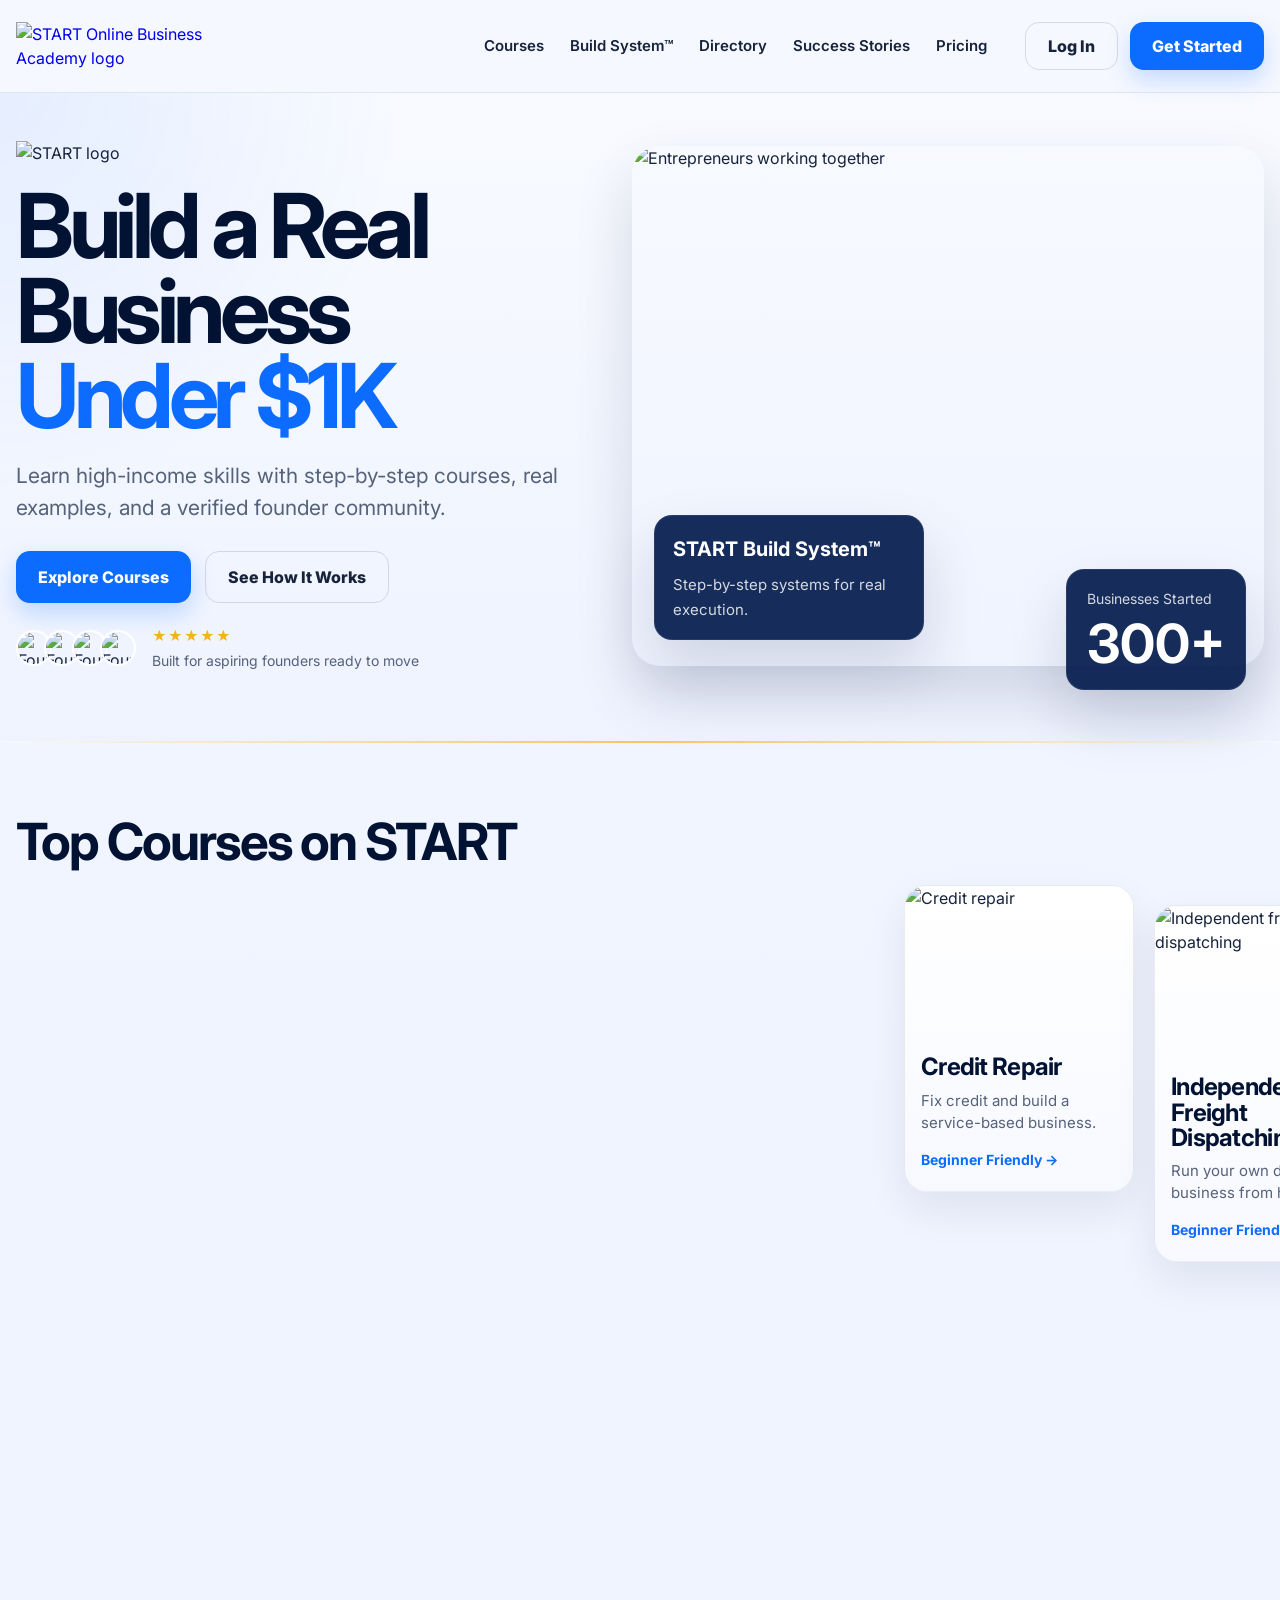
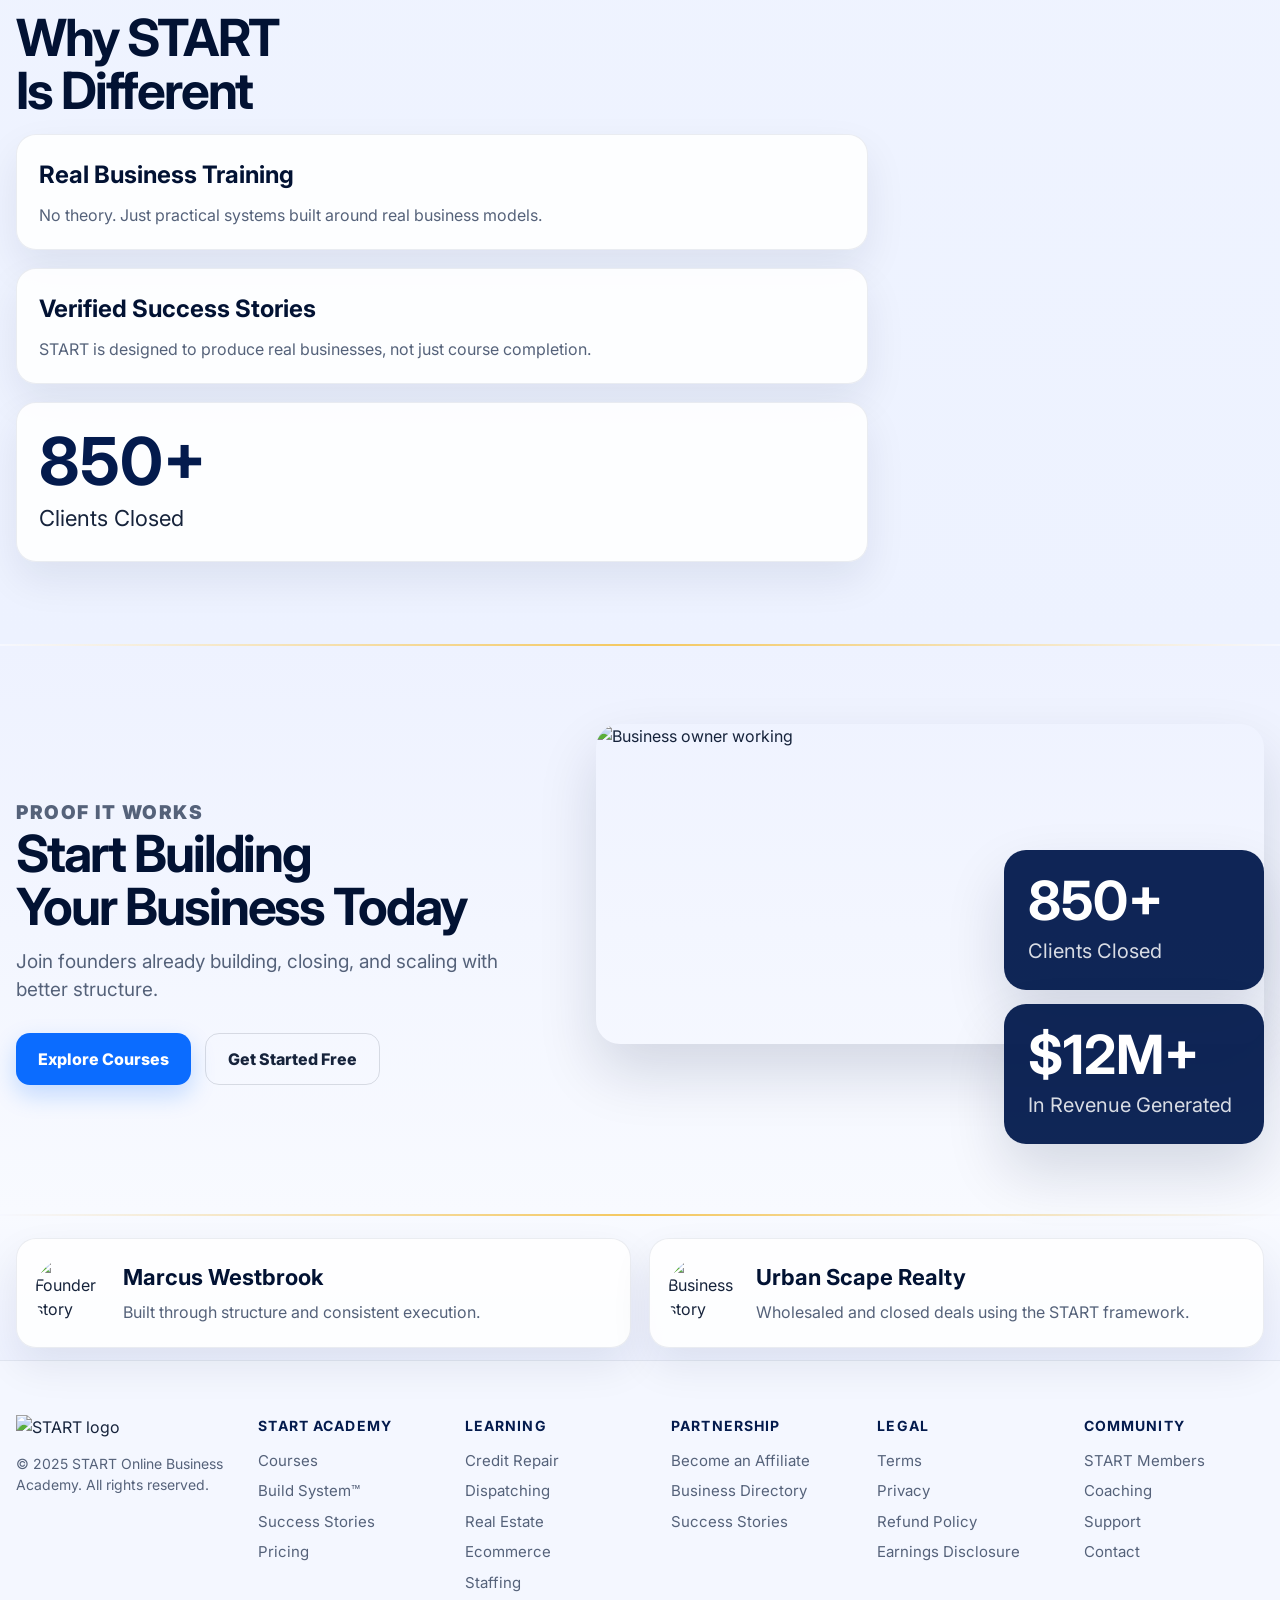
==== index.html @ 5e55d2fa "Add files via upload" ====
<!DOCTYPE html>
<html lang="en">
<head>
  <meta charset="UTF-8" />
  <meta name="viewport" content="width=device-width, initial-scale=1.0" />
  <title>START Online Business Academy</title>
  <meta
    name="description"
    content="START Online Business Academy helps aspiring founders build real businesses with step by step courses in Credit Repair, Independent Freight Dispatching, Real Estate Wholesale, Ecommerce / Drop Shipping, and Staffing & Recruiting."
  />
  <link rel="preconnect" href="https://fonts.googleapis.com" />
  <link rel="preconnect" href="https://fonts.gstatic.com" crossorigin />
  <link
    href="https://fonts.googleapis.com/css2?family=Inter:wght@400;500;600;700;800;900&display=swap"
    rel="stylesheet"
  />
  <link rel="stylesheet" href="style.css" />
</head>
<body>
  <header class="site-header">
    <div class="container header-inner">
      <a href="index.html" class="brand" aria-label="START home">
        <img src="assets/start-logo.png" alt="START Online Business Academy logo" />
      </a>

      <button class="menu-toggle" id="menuToggle" aria-label="Toggle navigation" aria-expanded="false">
        <span></span>
        <span></span>
        <span></span>
      </button>

      <nav class="site-nav" id="siteNav">
        <a href="courses.html">Courses</a>
        <a href="build-system.html">Build System™</a>
        <a href="directory.html">Directory</a>
        <a href="success-stories.html">Success Stories</a>
        <a href="pricing.html">Pricing</a>
      </nav>

      <div class="header-actions">
        <a href="#" class="btn btn-nav-secondary">Log In</a>
        <a href="choose-your-pathway.html" class="btn btn-nav-primary">Get Started</a>
      </div>
    </div>
  </header>

  <main>
    <section class="hero-section">
      <div class="container hero-grid">
        <div class="hero-copy">
          <div class="mini-brand">
            <img src="assets/start-logo.png" alt="START logo" />
          </div>

          <h1>
            Build a Real<br />
            Business<br />
            <span>Under $1K</span>
          </h1>

          <p class="hero-text">
            Learn high-income skills with step-by-step courses, real examples,
            and a verified founder community.
          </p>

          <div class="hero-actions">
            <a href="courses.html" class="btn btn-primary">Explore Courses</a>
            <a href="build-system.html" class="btn btn-secondary">See How It Works</a>
          </div>

          <div class="social-proof">
            <div class="avatar-row">
              <img src="https://images.unsplash.com/photo-1494790108377-be9c29b29330?auto=format&fit=crop&w=200&q=80" alt="Founder avatar" />
              <img src="https://images.unsplash.com/photo-1500648767791-00dcc994a43e?auto=format&fit=crop&w=200&q=80" alt="Founder avatar" />
              <img src="https://images.unsplash.com/photo-1506794778202-cad84cf45f1d?auto=format&fit=crop&w=200&q=80" alt="Founder avatar" />
              <img src="https://images.unsplash.com/photo-1438761681033-6461ffad8d80?auto=format&fit=crop&w=200&q=80" alt="Founder avatar" />
            </div>
            <div class="proof-text">
              <span class="stars">★★★★★</span>
              <span>Built for aspiring founders ready to move</span>
            </div>
          </div>
        </div>

        <div class="hero-visual">
          <div class="hero-image-wrap">
            <img
              src="https://images.unsplash.com/photo-1522202176988-66273c2fd55f?auto=format&fit=crop&w=1400&q=80"
              alt="Entrepreneurs working together"
              class="hero-image"
            />

            <div class="floating-card floating-card-left">
              <strong>START Build System™</strong>
              <span>Step-by-step systems for real execution.</span>
            </div>

            <div class="floating-card floating-card-right stat-card">
              <small>Businesses Started</small>
              <strong>300+</strong>
            </div>
          </div>
        </div>
      </div>
    </section>

    <section class="divider-line"></section>

    <section class="courses-section">
      <div class="container courses-layout">
        <div class="courses-heading">
          <h2>Top Courses on START</h2>
        </div>

        <div class="courses-stagger">
          <article class="course-card offset-1">
            <img
              src="https://images.unsplash.com/photo-1556740749-887f6717d7e4?auto=format&fit=crop&w=900&q=80"
              alt="Credit repair"
            />
            <div class="course-card-body">
              <h3>Credit Repair</h3>
              <p>Fix credit and build a service-based business.</p>
              <a href="credit-repair.html">Beginner Friendly →</a>
            </div>
          </article>

          <article class="course-card offset-2">
            <img
              src="https://images.unsplash.com/photo-1516321318423-f06f85e504b3?auto=format&fit=crop&w=900&q=80"
              alt="Independent freight dispatching"
            />
            <div class="course-card-body">
              <h3>Independent Freight Dispatching</h3>
              <p>Run your own dispatch business from home.</p>
              <a href="dispatching.html">Beginner Friendly →</a>
            </div>
          </article>

          <article class="course-card offset-3">
            <img
              src="https://images.unsplash.com/photo-1560518883-ce09059eeffa?auto=format&fit=crop&w=900&q=80"
              alt="Real estate wholesale"
            />
            <div class="course-card-body">
              <h3>Real Estate Wholesale</h3>
              <p>Learn to flip contracts and close deals.</p>
              <a href="real-estate.html">Beginner Friendly →</a>
            </div>
          </article>

          <article class="course-card offset-4">
            <img
              src="https://images.unsplash.com/photo-1556742049-0cfed4f6a45d?auto=format&fit=crop&w=900&q=80"
              alt="Ecommerce and drop shipping"
            />
            <div class="course-card-body">
              <h3>Ecommerce / Drop Shipping</h3>
              <p>Build an online store and sell products.</p>
              <a href="ecommerce.html">Beginner Friendly →</a>
            </div>
          </article>

          <article class="course-card offset-5">
            <img
              src="https://images.unsplash.com/photo-1521737604893-d14cc237f11d?auto=format&fit=crop&w=900&q=80"
              alt="Staffing and recruiting"
            />
            <div class="course-card-body">
              <h3>Staffing & Recruiting</h3>
              <p>Build a staffing agency with structure.</p>
              <a href="staffing.html">Beginner Friendly →</a>
            </div>
          </article>
        </div>

        <aside class="why-start-panel">
          <h2>Why START<br />Is Different</h2>

          <div class="why-card">
            <h3>Real Business Training</h3>
            <p>No theory. Just practical systems built around real business models.</p>
          </div>

          <div class="why-card">
            <h3>Verified Success Stories</h3>
            <p>START is designed to produce real businesses, not just course completion.</p>
          </div>

          <div class="why-card stat-light">
            <strong>850+</strong>
            <span>Clients Closed</span>
          </div>
        </aside>
      </div>
    </section>

    <section class="divider-line"></section>

    <section class="proof-section">
      <div class="container proof-layout">
        <div class="proof-left">
          <p class="section-label">PROOF IT WORKS</p>
          <h2>Start Building<br />Your Business Today</h2>
          <p>
            Join founders already building, closing, and scaling with better structure.
          </p>

          <div class="proof-actions">
            <a href="courses.html" class="btn btn-primary">Explore Courses</a>
            <a href="choose-your-pathway.html" class="btn btn-secondary">Get Started Free</a>
          </div>
        </div>

        <div class="proof-right">
          <div class="proof-image-block">
            <img
              src="https://images.unsplash.com/photo-1522202222206-b75030775b8d?auto=format&fit=crop&w=1400&q=80"
              alt="Business owner working"
            />

            <div class="proof-stats">
              <div class="dark-stat">
                <strong>850+</strong>
                <span>Clients Closed</span>
              </div>

              <div class="dark-stat">
                <strong>$12M+</strong>
                <span>In Revenue Generated</span>
              </div>
            </div>
          </div>
        </div>
      </div>
    </section>

    <section class="divider-line"></section>

    <section class="footer-top-cards">
      <div class="container footer-top-grid">
        <div class="story-card">
          <img
            src="https://images.unsplash.com/photo-1500648767791-00dcc994a43e?auto=format&fit=crop&w=300&q=80"
            alt="Founder story"
          />
          <div>
            <h3>Marcus Westbrook</h3>
            <p>Built through structure and consistent execution.</p>
          </div>
        </div>

        <div class="story-card">
          <img
            src="https://images.unsplash.com/photo-1560518883-ce09059eeffa?auto=format&fit=crop&w=300&q=80"
            alt="Business story"
          />
          <div>
            <h3>Urban Scape Realty</h3>
            <p>Wholesaled and closed deals using the START framework.</p>
          </div>
        </div>
      </div>
    </section>

    <footer class="site-footer">
      <div class="container footer-grid">
        <div class="footer-brand-col">
          <img src="assets/start-logo.png" alt="START logo" />
          <p>© 2025 START Online Business Academy. All rights reserved.</p>
        </div>

        <div class="footer-col">
          <h4>START ACADEMY</h4>
          <a href="courses.html">Courses</a>
          <a href="build-system.html">Build System™</a>
          <a href="success-stories.html">Success Stories</a>
          <a href="pricing.html">Pricing</a>
        </div>

        <div class="footer-col">
          <h4>LEARNING</h4>
          <a href="credit-repair.html">Credit Repair</a>
          <a href="dispatching.html">Dispatching</a>
          <a href="real-estate.html">Real Estate</a>
          <a href="ecommerce.html">Ecommerce</a>
          <a href="staffing.html">Staffing</a>
        </div>

        <div class="footer-col">
          <h4>PARTNERSHIP</h4>
          <a href="affiliate.html">Become an Affiliate</a>
          <a href="directory.html">Business Directory</a>
          <a href="success-stories.html">Success Stories</a>
        </div>

        <div class="footer-col">
          <h4>LEGAL</h4>
          <a href="#">Terms</a>
          <a href="#">Privacy</a>
          <a href="#">Refund Policy</a>
          <a href="#">Earnings Disclosure</a>
        </div>

        <div class="footer-col">
          <h4>COMMUNITY</h4>
          <a href="#">START Members</a>
          <a href="#">Coaching</a>
          <a href="#">Support</a>
          <a href="#">Contact</a>
        </div>
      </div>
    </footer>
  </main>

  <script>
    const menuToggle = document.getElementById("menuToggle");
    const siteNav = document.getElementById("siteNav");

    menuToggle?.addEventListener("click", () => {
      siteNav.classList.toggle("open");
      const expanded = menuToggle.getAttribute("aria-expanded") === "true";
      menuToggle.setAttribute("aria-expanded", String(!expanded));
    });
  </script>
</body>
</html>
---- style.css ----
:root {
  --start-navy: #041b4d;
  --start-navy-dark: #021233;
  --start-blue: #0b6cff;
  --start-gold: #f3b31b;
  --text-dark: #16233b;
  --text-medium: #55627a;
  --bg-main: #f6f8ff;
  --bg-soft: #eef3ff;
  --bg-card: #ffffff;
  --line: rgba(10, 20, 40, 0.08);
  --shadow-soft: 0 18px 40px rgba(9, 24, 58, 0.08);
  --shadow-strong: 0 28px 60px rgba(9, 24, 58, 0.14);
  --radius-xl: 28px;
  --radius-lg: 22px;
  --radius-md: 16px;
}

* {
  box-sizing: border-box;
}

html {
  scroll-behavior: smooth;
}

body {
  margin: 0;
  font-family: "Inter", sans-serif;
  background: var(--bg-main);
  color: var(--text-dark);
  line-height: 1.5;
}

img {
  display: block;
  max-width: 100%;
}

a {
  text-decoration: none;
}

.container {
  width: min(1280px, calc(100% - 32px));
  margin: 0 auto;
}

/* Header */
.site-header {
  position: sticky;
  top: 0;
  z-index: 1000;
  background: rgba(246, 248, 255, 0.92);
  backdrop-filter: blur(10px);
  border-bottom: 1px solid var(--line);
}

.header-inner {
  min-height: 92px;
  display: flex;
  align-items: center;
  gap: 20px;
}

.brand img {
  width: 210px;
}

.site-nav {
  display: flex;
  align-items: center;
  gap: 26px;
  margin-left: auto;
}

.site-nav a {
  color: var(--text-dark);
  font-size: 15px;
  font-weight: 600;
}

.header-actions {
  display: flex;
  align-items: center;
  gap: 12px;
  margin-left: 18px;
}

.menu-toggle {
  display: none;
  margin-left: auto;
  background: transparent;
  border: 0;
  cursor: pointer;
  padding: 0;
}

.menu-toggle span {
  display: block;
  width: 28px;
  height: 3px;
  margin: 5px 0;
  border-radius: 999px;
  background: var(--start-navy);
}

.btn {
  min-height: 52px;
  padding: 0 22px;
  border-radius: 14px;
  display: inline-flex;
  align-items: center;
  justify-content: center;
  font-weight: 800;
  transition: transform 0.2s ease, box-shadow 0.2s ease;
  border: none;
  cursor: pointer;
}

.btn:hover {
  transform: translateY(-1px);
}

.btn-primary,
.btn-nav-primary {
  background: var(--start-blue);
  color: #fff;
  box-shadow: 0 10px 24px rgba(11, 108, 255, 0.22);
}

.btn-secondary,
.btn-nav-secondary {
  background: transparent;
  color: var(--text-dark);
  border: 1px solid rgba(22, 35, 59, 0.14);
}

.btn-nav-primary,
.btn-nav-secondary {
  min-height: 48px;
}

/* Hero */
.hero-section {
  background:
    radial-gradient(circle at top left, rgba(11, 108, 255, 0.08), transparent 28%),
    linear-gradient(180deg, #f8faff 0%, #eef3ff 100%);
  padding: 48px 0 70px;
}

.hero-grid {
  display: grid;
  grid-template-columns: 0.95fr 1.05fr;
  gap: 44px;
  align-items: center;
}

.mini-brand img {
  width: 165px;
  margin-bottom: 18px;
}

.hero-copy h1 {
  margin: 0;
  font-size: clamp(48px, 7vw, 92px);
  line-height: 0.95;
  letter-spacing: -0.06em;
  color: var(--start-navy-dark);
}

.hero-copy h1 span {
  color: var(--start-blue);
}

.hero-text {
  margin: 22px 0 0;
  max-width: 620px;
  font-size: 21px;
  color: var(--text-medium);
}

.hero-actions {
  display: flex;
  flex-wrap: wrap;
  gap: 14px;
  margin-top: 28px;
}

.social-proof {
  display: flex;
  align-items: center;
  gap: 16px;
  margin-top: 22px;
}

.avatar-row {
  display: flex;
}

.avatar-row img {
  width: 36px;
  height: 36px;
  object-fit: cover;
  border-radius: 50%;
  border: 2px solid #fff;
  margin-left: -8px;
}

.avatar-row img:first-child {
  margin-left: 0;
}

.proof-text {
  display: flex;
  flex-direction: column;
  gap: 4px;
  font-size: 14px;
  color: var(--text-medium);
}

.stars {
  color: var(--start-gold);
  letter-spacing: 0.08em;
}

.hero-image-wrap {
  position: relative;
}

.hero-image {
  width: 100%;
  height: 520px;
  object-fit: cover;
  border-radius: var(--radius-xl);
  box-shadow: var(--shadow-strong);
}

.floating-card {
  position: absolute;
  background: rgba(4, 27, 77, 0.92);
  color: #fff;
  border-radius: 18px;
  box-shadow: var(--shadow-strong);
  border: 1px solid rgba(255, 255, 255, 0.08);
}

.floating-card strong {
  display: block;
}

.floating-card span,
.floating-card small {
  color: rgba(255, 255, 255, 0.82);
}

.floating-card-left {
  left: 22px;
  bottom: 26px;
  max-width: 270px;
  padding: 18px;
}

.floating-card-left strong {
  margin-bottom: 8px;
  font-size: 20px;
}

.floating-card-left span {
  font-size: 15px;
}

.floating-card-right {
  right: 18px;
  bottom: -24px;
  padding: 18px 20px;
  min-width: 180px;
}

.floating-card-right small {
  display: block;
  font-size: 14px;
  margin-bottom: 8px;
}

.floating-card-right strong {
  font-size: 54px;
  line-height: 1;
}

/* Divider */
.divider-line {
  height: 2px;
  background: linear-gradient(to right, transparent, var(--start-gold), transparent);
  opacity: 0.7;
}

/* Courses */
.courses-section {
  background: linear-gradient(180deg, #f1f5ff 0%, #edf2ff 100%);
  padding: 72px 0 82px;
}

.courses-layout {
  display: grid;
  grid-template-columns: 1fr 360px;
  gap: 36px;
  align-items: start;
}

.courses-heading h2,
.why-start-panel h2,
.proof-left h2 {
  margin: 0;
  font-size: clamp(36px, 4vw, 58px);
  line-height: 1.02;
  letter-spacing: -0.04em;
  color: var(--start-navy-dark);
}

.courses-stagger {
  position: relative;
  min-height: 760px;
}

.course-card {
  position: absolute;
  width: 230px;
  background: linear-gradient(180deg, #ffffff 0%, #f7f9ff 100%);
  border: 1px solid rgba(4, 27, 77, 0.08);
  border-radius: 22px;
  overflow: hidden;
  box-shadow: var(--shadow-soft);
}

.course-card img {
  width: 100%;
  height: 150px;
  object-fit: cover;
}

.course-card-body {
  padding: 18px 16px 20px;
}

.course-card-body h3 {
  margin: 0 0 10px;
  font-size: 24px;
  line-height: 1.05;
  color: var(--start-navy-dark);
  letter-spacing: -0.03em;
}

.course-card-body p {
  margin: 0 0 12px;
  color: var(--text-medium);
  font-size: 15px;
}

.course-card-body a {
  color: var(--start-blue);
  font-size: 14px;
  font-weight: 700;
}

.offset-1 { top: 70px; left: 0; }
.offset-2 { top: 90px; left: 250px; }
.offset-3 { top: 25px; left: 500px; }
.offset-4 { top: 330px; left: 450px; }
.offset-5 { top: 255px; left: 710px; }

.why-start-panel {
  display: flex;
  flex-direction: column;
  gap: 18px;
}

.why-card {
  background: rgba(255, 255, 255, 0.88);
  border: 1px solid rgba(4, 27, 77, 0.08);
  border-radius: 20px;
  padding: 22px;
  box-shadow: var(--shadow-soft);
}

.why-card h3 {
  margin: 0 0 10px;
  font-size: 24px;
  color: var(--start-navy-dark);
}

.why-card p {
  margin: 0;
  color: var(--text-medium);
}

.stat-light {
  display: flex;
  flex-direction: column;
  align-items: flex-start;
  justify-content: center;
  min-height: 160px;
}

.stat-light strong {
  font-size: 66px;
  line-height: 1;
  color: var(--start-navy);
}

.stat-light span {
  margin-top: 8px;
  font-size: 22px;
  color: var(--text-dark);
}

/* Proof */
.proof-section {
  background: linear-gradient(180deg, #eef2ff 0%, #f8faff 100%);
  padding: 78px 0 70px;
}

.proof-layout {
  display: grid;
  grid-template-columns: 0.9fr 1.1fr;
  gap: 34px;
  align-items: center;
}

.section-label {
  margin: 0 0 16px;
  font-size: 14px;
  font-weight: 900;
  letter-spacing: 0.08em;
  color: var(--start-gold);
}

.proof-left p {
  margin: 16px 0 0;
  max-width: 500px;
  color: var(--text-medium);
  font-size: 19px;
}

.proof-actions {
  display: flex;
  flex-wrap: wrap;
  gap: 14px;
  margin-top: 28px;
}

.proof-image-block {
  position: relative;
  min-height: 420px;
}

.proof-image-block img {
  width: 100%;
  height: 320px;
  object-fit: cover;
  border-radius: 24px;
  box-shadow: var(--shadow-strong);
}

.proof-stats {
  position: absolute;
  right: 0;
  bottom: 0;
  display: grid;
  gap: 14px;
  width: 260px;
}

.dark-stat {
  background: rgba(4, 27, 77, 0.95);
  color: #fff;
  border-radius: 22px;
  padding: 24px;
  box-shadow: var(--shadow-strong);
}

.dark-stat strong {
  display: block;
  font-size: 54px;
  line-height: 1;
}

.dark-stat span {
  display: block;
  margin-top: 8px;
  font-size: 20px;
  color: rgba(255, 255, 255, 0.84);
}

/* Footer top cards */
.footer-top-cards {
  background: linear-gradient(180deg, #f8faff 0%, #eef2ff 100%);
  padding: 22px 0 12px;
}

.footer-top-grid {
  display: grid;
  grid-template-columns: 1fr 1fr;
  gap: 18px;
}

.story-card {
  display: flex;
  align-items: center;
  gap: 16px;
  background: rgba(255, 255, 255, 0.86);
  border: 1px solid rgba(4, 27, 77, 0.08);
  border-radius: 20px;
  padding: 18px;
  box-shadow: var(--shadow-soft);
}

.story-card img {
  width: 72px;
  height: 72px;
  object-fit: cover;
  border-radius: 50%;
}

.story-card h3 {
  margin: 0 0 6px;
  font-size: 22px;
  color: var(--start-navy-dark);
}

.story-card p {
  margin: 0;
  color: var(--text-medium);
}

/* Footer */
.site-footer {
  background: #f4f7ff;
  padding: 54px 0 40px;
  border-top: 1px solid rgba(4, 27, 77, 0.08);
}

.footer-grid {
  display: grid;
  grid-template-columns: 1.2fr repeat(5, 1fr);
  gap: 26px;
  align-items: start;
}

.footer-brand-col img {
  width: 170px;
  margin-bottom: 14px;
}

.footer-brand-col p {
  margin: 0;
  color: var(--text-medium);
  font-size: 14px;
}

.footer-col h4 {
  margin: 0 0 14px;
  font-size: 14px;
  letter-spacing: 0.08em;
  color: var(--start-navy);
}

.footer-col a {
  display: block;
  margin-bottom: 8px;
  color: var(--text-medium);
  font-size: 15px;
}

.footer-col a:hover {
  color: var(--start-blue);
}

/* Responsive */
@media (max-width: 1260px) {
  .courses-layout {
    grid-template-columns: 1fr;
  }

  .courses-stagger {
    min-height: auto;
    display: grid;
    grid-template-columns: repeat(2, 1fr);
    gap: 22px;
  }

  .course-card {
    position: static;
    width: 100%;
  }

  .why-start-panel {
    margin-top: 20px;
  }

  .footer-grid {
    grid-template-columns: repeat(3, 1fr);
  }
}

@media (max-width: 980px) {
  .site-nav,
  .header-actions {
    display: none;
  }

  .menu-toggle {
    display: block;
  }

  .site-nav.open {
    position: absolute;
    top: 92px;
    left: 0;
    right: 0;
    background: #ffffff;
    display: flex;
    flex-direction: column;
    align-items: flex-start;
    padding: 16px;
    border-top: 1px solid var(--line);
  }

  .hero-grid,
  .proof-layout,
  .footer-top-grid {
    grid-template-columns: 1fr;
  }

  .hero-image {
    height: 400px;
  }

  .proof-stats {
    position: static;
    width: 100%;
    margin-top: 16px;
  }

  .footer-grid {
    grid-template-columns: repeat(2, 1fr);
  }
}

@media (max-width: 640px) {
  .container {
    width: min(1280px, calc(100% - 20px));
  }

  .brand img {
    width: 175px;
  }

  .mini-brand img {
    width: 130px;
  }

  .hero-actions,
  .proof-actions {
    flex-direction: column;
  }

  .btn {
    width: 100%;
  }

  .social-proof {
    flex-direction: column;
    align-items: flex-start;
  }

  .hero-image {
    height: 300px;
  }

  .floating-card-left {
    left: 14px;
    right: 14px;
    bottom: 90px;
    max-width: none;
  }

  .floating-card-right {
    right: 14px;
    bottom: 14px;
  }

  .courses-stagger {
    grid-template-columns: 1fr;
  }

  .footer-grid {
    grid-template-columns: 1fr;
  }

  .story-card {
    flex-direction: column;
    align-items: flex-start;
  }
}
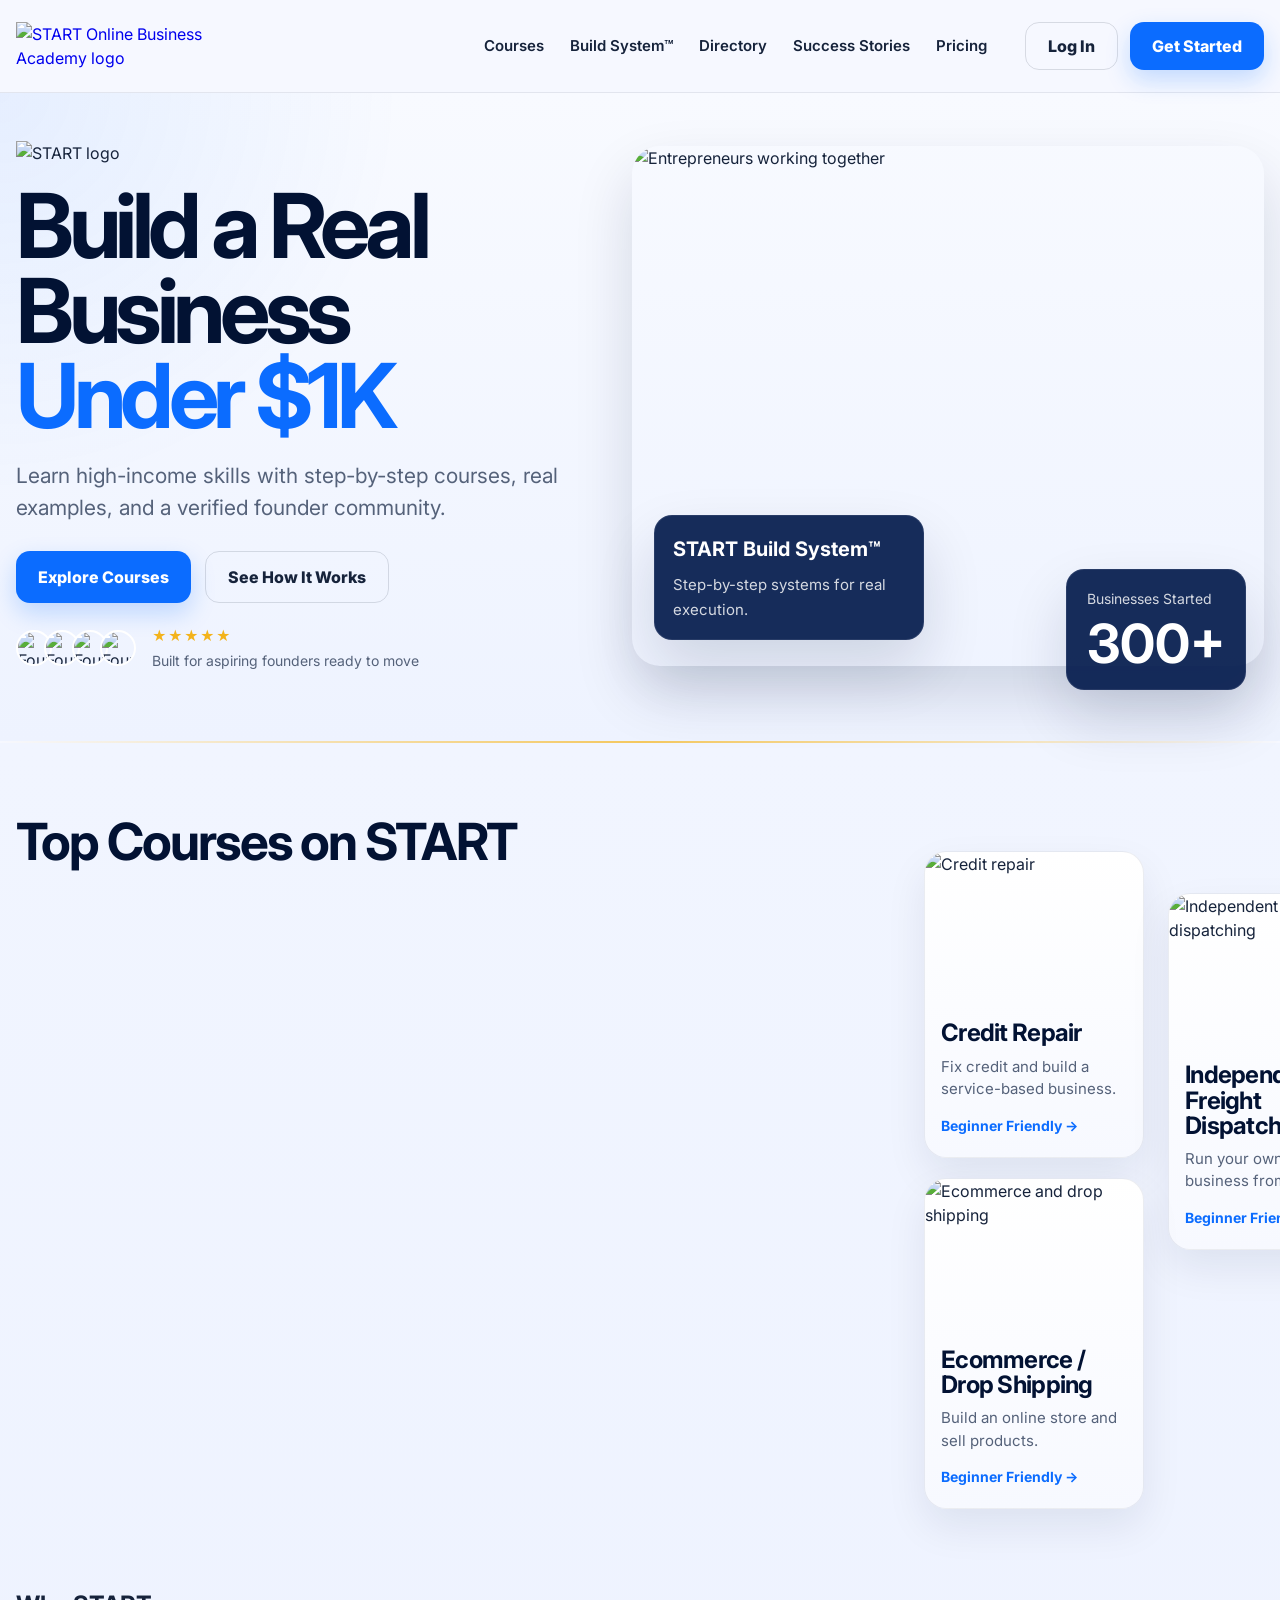
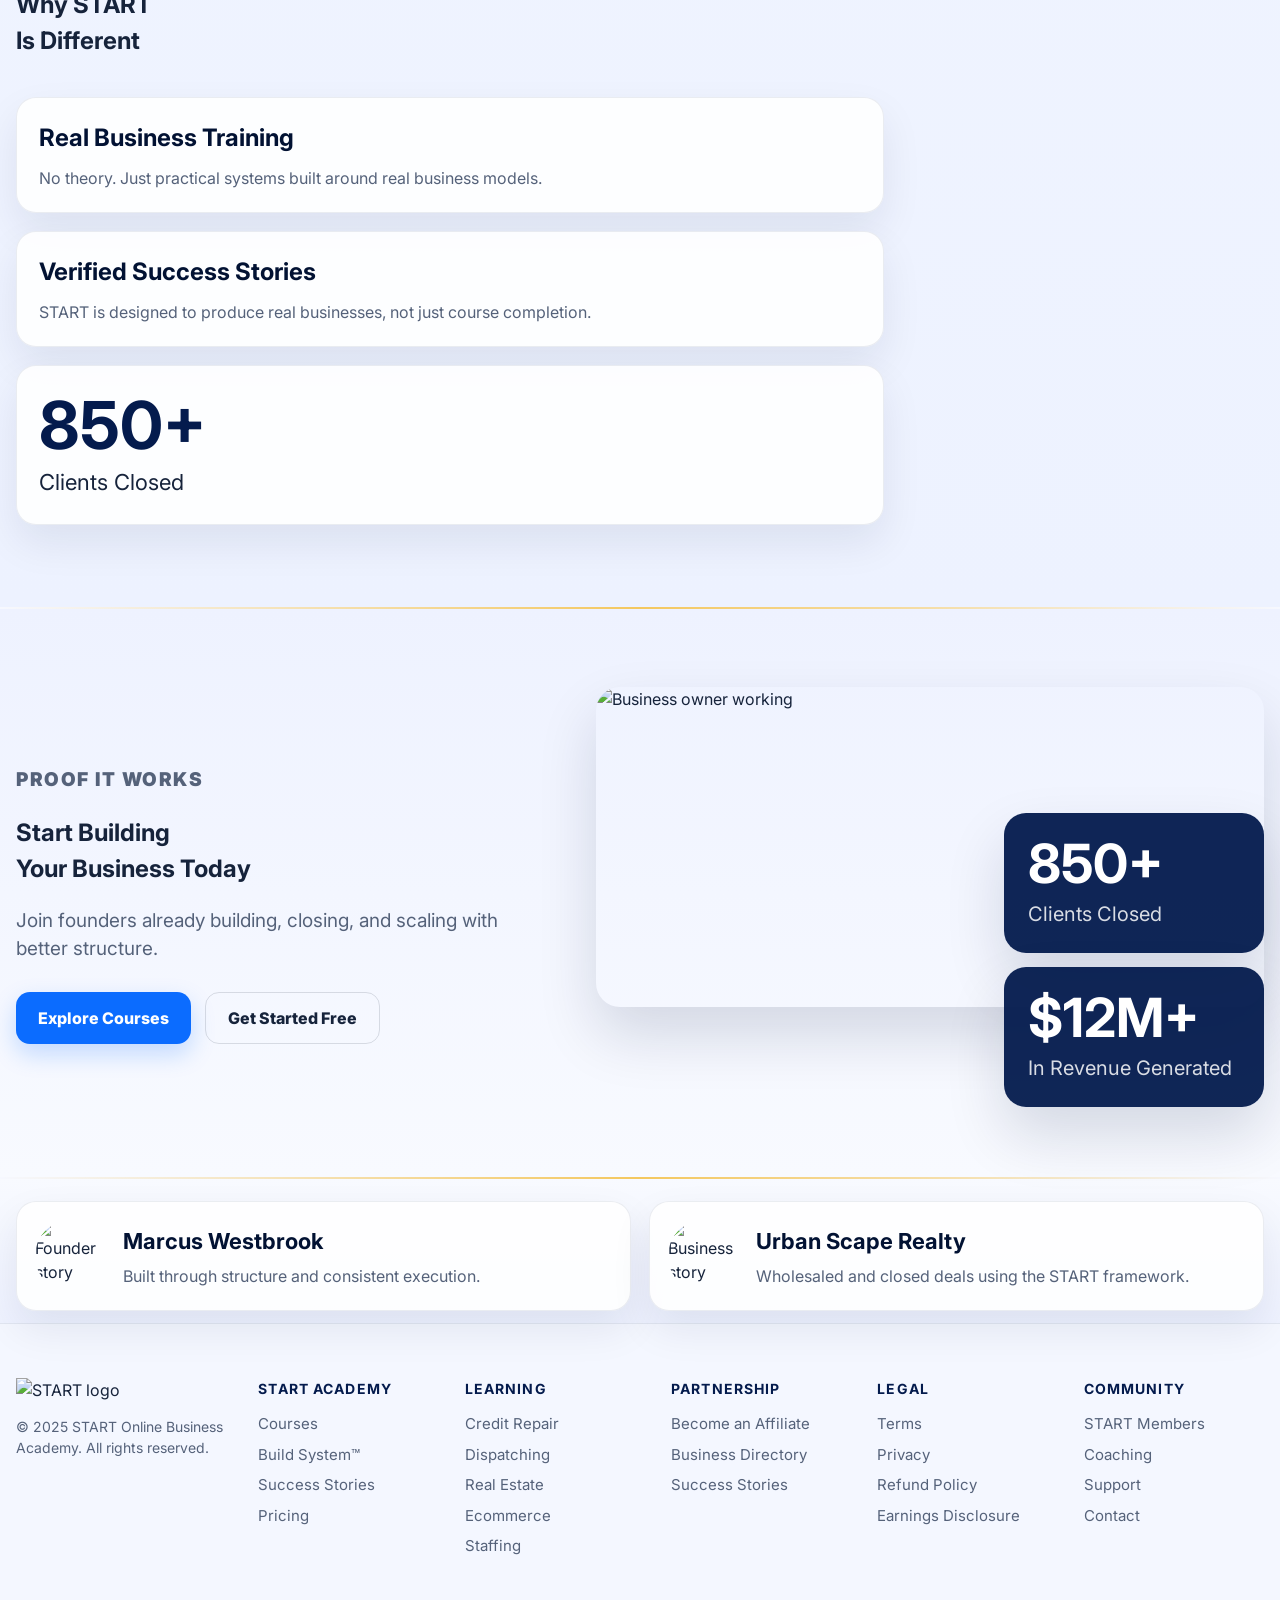
==== commit 6f836690: "Add files via upload" ====
--- a/index.html
+++ b/index.html
@@ -49,7 +49,7 @@
       <div class="container hero-grid">
         <div class="hero-copy">
           <div class="mini-brand">
-            <img src="assets/start-logo.png" alt="START logo" />
+           <img src="assets/start-logo.png" alt="START logo" />
           </div>
 
           <h1>
--- a/style.css
+++ b/style.css
@@ -299,18 +299,21 @@
 .courses-section {
   background: linear-gradient(180deg, #f1f5ff 0%, #edf2ff 100%);
   padding: 72px 0 82px;
+  overflow: hidden;
 }
 
 .courses-layout {
   display: grid;
-  grid-template-columns: 1fr 360px;
-  gap: 36px;
+  grid-template-columns: minmax(0, 1fr) 340px;
+  gap: 40px;
   align-items: start;
 }
 
-.courses-heading h2,
-.why-start-panel h2,
-.proof-left h2 {
+.courses-heading {
+  margin-bottom: 24px;
+}
+
+.courses-heading h2 {
   margin: 0;
   font-size: clamp(36px, 4vw, 58px);
   line-height: 1.02;
@@ -319,13 +322,16 @@
 }
 
 .courses-stagger {
+  display: grid;
+  grid-template-columns: repeat(3, minmax(220px, 1fr));
+  gap: 24px;
+  align-items: start;
+  max-width: 900px;
+}
+
+.course-card {
   position: relative;
-  min-height: 760px;
-}
-
-.course-card {
-  position: absolute;
-  width: 230px;
+  width: 100%;
   background: linear-gradient(180deg, #ffffff 0%, #f7f9ff 100%);
   border: 1px solid rgba(4, 27, 77, 0.08);
   border-radius: 22px;
@@ -363,11 +369,15 @@
   font-weight: 700;
 }
 
-.offset-1 { top: 70px; left: 0; }
-.offset-2 { top: 90px; left: 250px; }
-.offset-3 { top: 25px; left: 500px; }
-.offset-4 { top: 330px; left: 450px; }
-.offset-5 { top: 255px; left: 710px; }
+/* controlled stagger */
+.offset-1 { transform: translateY(36px); }
+.offset-2 { transform: translateY(78px); }
+.offset-3 { transform: translateY(0); }
+.offset-4 { transform: translateY(-18px); }
+.offset-5 {
+  transform: translateY(-92px);
+  grid-column: 3;
+}
 
 .why-start-panel {
   display: flex;
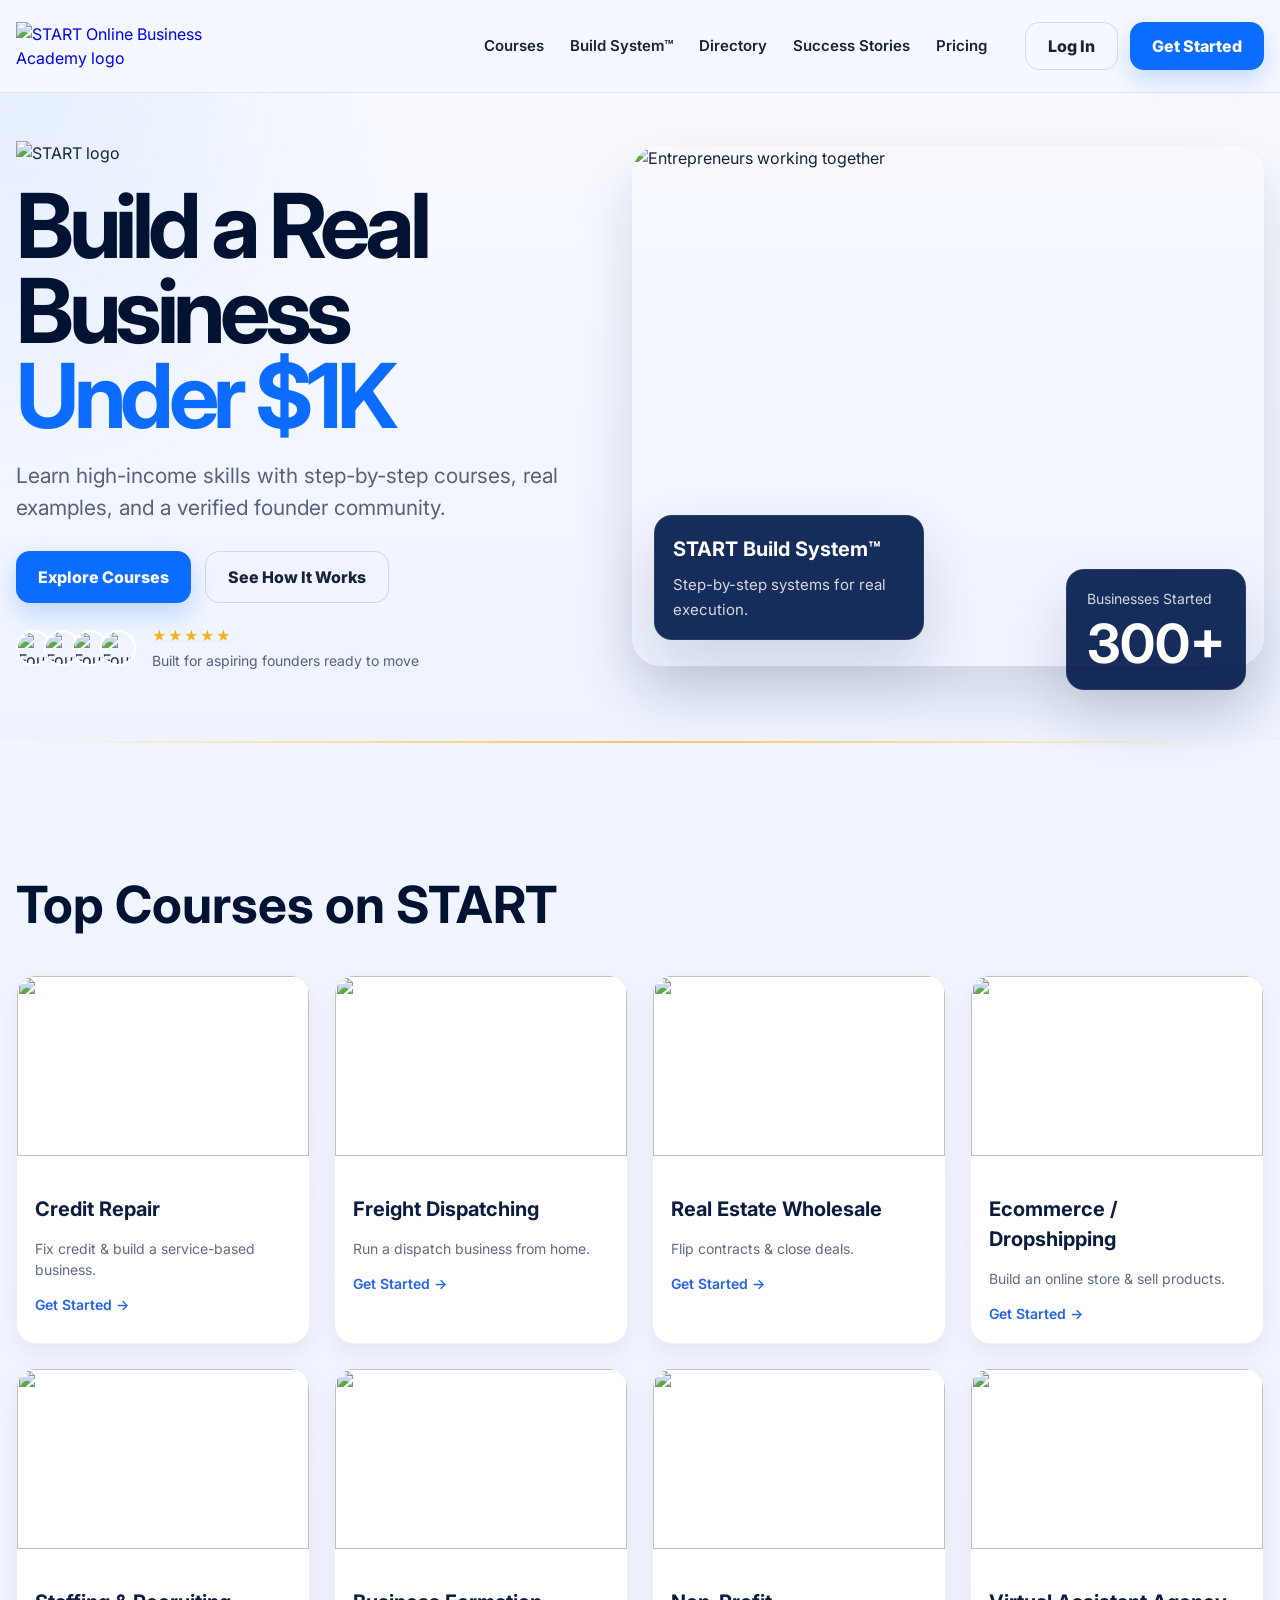
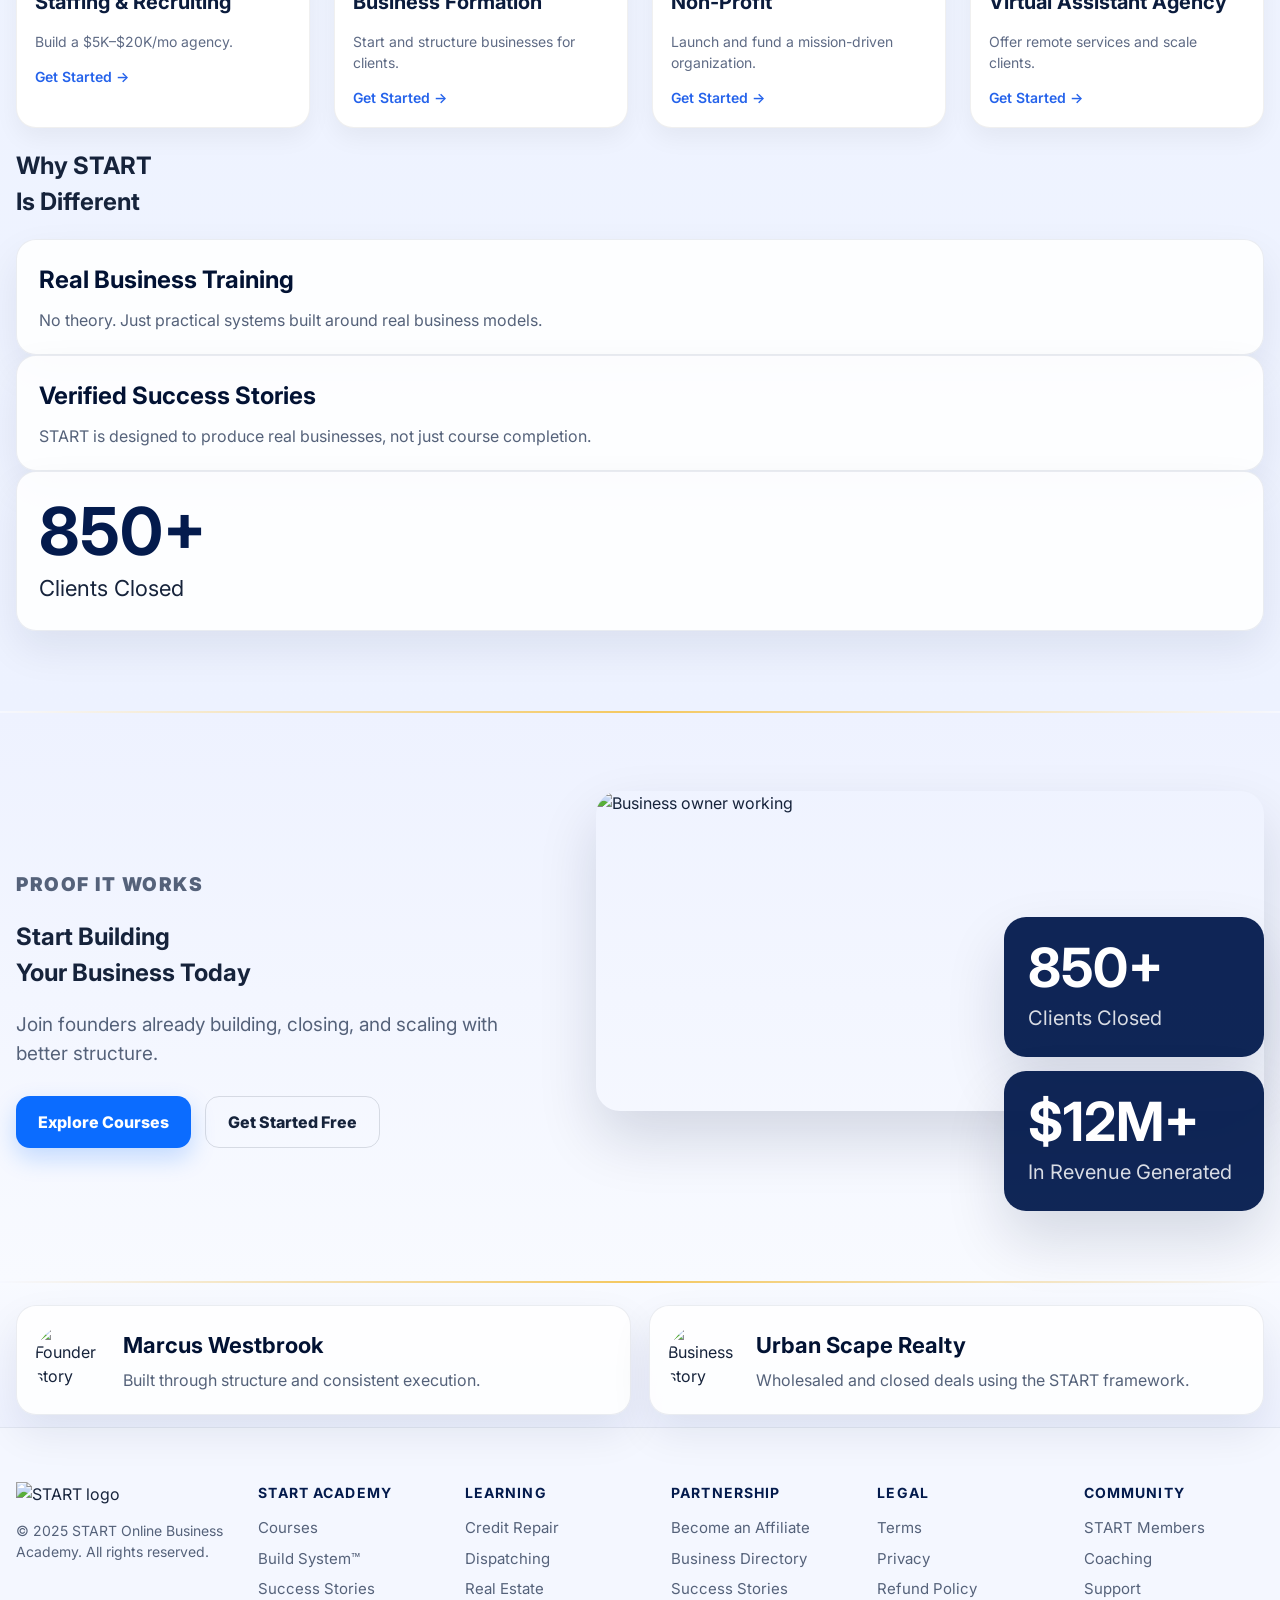
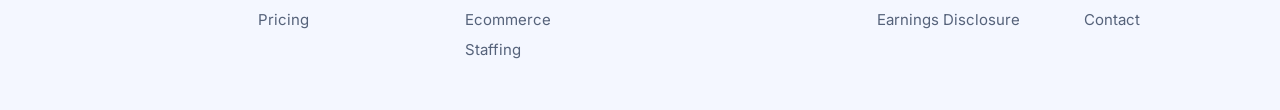
==== commit cd4d7468: "Add files via upload" ====
--- a/index.html
+++ b/index.html
@@ -113,66 +113,88 @@
         </div>
 
         <div class="courses-stagger">
-          <article class="course-card offset-1">
-            <img
-              src="https://images.unsplash.com/photo-1556740749-887f6717d7e4?auto=format&fit=crop&w=900&q=80"
-              alt="Credit repair"
-            />
-            <div class="course-card-body">
-              <h3>Credit Repair</h3>
-              <p>Fix credit and build a service-based business.</p>
-              <a href="credit-repair.html">Beginner Friendly →</a>
-            </div>
-          </article>
-
-          <article class="course-card offset-2">
-            <img
-              src="https://images.unsplash.com/photo-1516321318423-f06f85e504b3?auto=format&fit=crop&w=900&q=80"
-              alt="Independent freight dispatching"
-            />
-            <div class="course-card-body">
-              <h3>Independent Freight Dispatching</h3>
-              <p>Run your own dispatch business from home.</p>
-              <a href="dispatching.html">Beginner Friendly →</a>
-            </div>
-          </article>
-
-          <article class="course-card offset-3">
-            <img
-              src="https://images.unsplash.com/photo-1560518883-ce09059eeffa?auto=format&fit=crop&w=900&q=80"
-              alt="Real estate wholesale"
-            />
-            <div class="course-card-body">
-              <h3>Real Estate Wholesale</h3>
-              <p>Learn to flip contracts and close deals.</p>
-              <a href="real-estate.html">Beginner Friendly →</a>
-            </div>
-          </article>
-
-          <article class="course-card offset-4">
-            <img
-              src="https://images.unsplash.com/photo-1556742049-0cfed4f6a45d?auto=format&fit=crop&w=900&q=80"
-              alt="Ecommerce and drop shipping"
-            />
-            <div class="course-card-body">
-              <h3>Ecommerce / Drop Shipping</h3>
-              <p>Build an online store and sell products.</p>
-              <a href="ecommerce.html">Beginner Friendly →</a>
-            </div>
-          </article>
-
-          <article class="course-card offset-5">
-            <img
-              src="https://images.unsplash.com/photo-1521737604893-d14cc237f11d?auto=format&fit=crop&w=900&q=80"
-              alt="Staffing and recruiting"
-            />
-            <div class="course-card-body">
-              <h3>Staffing & Recruiting</h3>
-              <p>Build a staffing agency with structure.</p>
-              <a href="staffing.html">Beginner Friendly →</a>
-            </div>
-          </article>
-        </div>
+
+  <!-- 1 -->
+  <div class="course-card">
+    <img src="assets/credit.jpg" />
+    <div class="course-card-body">
+      <h3>Credit Repair</h3>
+      <p>Fix credit & build a service-based business.</p>
+      <a href="#">Get Started →</a>
+    </div>
+  </div>
+
+  <!-- 2 -->
+  <div class="course-card">
+    <img src="assets/dispatch.jpg" />
+    <div class="course-card-body">
+      <h3>Freight Dispatching</h3>
+      <p>Run a dispatch business from home.</p>
+      <a href="#">Get Started →</a>
+    </div>
+  </div>
+
+  <!-- 3 -->
+  <div class="course-card">
+    <img src="assets/realestate.jpg" />
+    <div class="course-card-body">
+      <h3>Real Estate Wholesale</h3>
+      <p>Flip contracts & close deals.</p>
+      <a href="#">Get Started →</a>
+    </div>
+  </div>
+
+  <!-- 4 -->
+  <div class="course-card">
+    <img src="assets/ecommerce.jpg" />
+    <div class="course-card-body">
+      <h3>Ecommerce / Dropshipping</h3>
+      <p>Build an online store & sell products.</p>
+      <a href="#">Get Started →</a>
+    </div>
+  </div>
+
+  <!-- 5 -->
+  <div class="course-card">
+    <img src="assets/staffing.jpg" />
+    <div class="course-card-body">
+      <h3>Staffing & Recruiting</h3>
+      <p>Build a $5K–$20K/mo agency.</p>
+      <a href="#">Get Started →</a>
+    </div>
+  </div>
+
+  <!-- 6 -->
+  <div class="course-card">
+    <img src="assets/formation.jpg" />
+    <div class="course-card-body">
+      <h3>Business Formation</h3>
+      <p>Start and structure businesses for clients.</p>
+      <a href="#">Get Started →</a>
+    </div>
+  </div>
+
+  <!-- 7 -->
+  <div class="course-card">
+    <img src="assets/nonprofit.jpg" />
+    <div class="course-card-body">
+      <h3>Non-Profit</h3>
+      <p>Launch and fund a mission-driven organization.</p>
+      <a href="#">Get Started →</a>
+    </div>
+  </div>
+
+  <!-- 8 -->
+  <div class="course-card">
+    <img src="assets/va.jpg" />
+    <div class="course-card-body">
+      <h3>Virtual Assistant Agency</h3>
+      <p>Offer remote services and scale clients.</p>
+      <a href="#">Get Started →</a>
+    </div>
+  </div>
+
+</div>
 
         <aside class="why-start-panel">
           <h2>Why START<br />Is Different</h2>
--- a/style.css
+++ b/style.css
@@ -298,85 +298,64 @@
 /* Courses */
 .courses-section {
   background: linear-gradient(180deg, #f1f5ff 0%, #edf2ff 100%);
-  padding: 72px 0 82px;
-  overflow: hidden;
-}
-
-.courses-layout {
-  display: grid;
-  grid-template-columns: minmax(0, 1fr) 340px;
-  gap: 40px;
-  align-items: start;
-}
-
-.courses-heading {
-  margin-bottom: 24px;
+  padding: 80px 0;
 }
 
 .courses-heading h2 {
-  margin: 0;
-  font-size: clamp(36px, 4vw, 58px);
-  line-height: 1.02;
-  letter-spacing: -0.04em;
+  margin-bottom: 32px;
+  font-size: clamp(36px, 4vw, 56px);
   color: var(--start-navy-dark);
 }
 
+/* CLEAN GRID */
 .courses-stagger {
   display: grid;
-  grid-template-columns: repeat(3, minmax(220px, 1fr));
+  grid-template-columns: repeat(4, 1fr);
   gap: 24px;
-  align-items: start;
-  max-width: 900px;
-}
-
+}
+
+/* CARD */
 .course-card {
-  position: relative;
-  width: 100%;
-  background: linear-gradient(180deg, #ffffff 0%, #f7f9ff 100%);
-  border: 1px solid rgba(4, 27, 77, 0.08);
-  border-radius: 22px;
+  background: #ffffff;
+  border-radius: 20px;
   overflow: hidden;
-  box-shadow: var(--shadow-soft);
+  border: 1px solid rgba(0,0,0,0.06);
+  box-shadow: 0 10px 25px rgba(0,0,0,0.05);
+  transition: 0.25s ease;
+}
+
+.course-card:hover {
+  transform: translateY(-6px);
+  box-shadow: 0 20px 40px rgba(0,0,0,0.08);
 }
 
 .course-card img {
   width: 100%;
-  height: 150px;
+  height: 180px;
   object-fit: cover;
 }
 
 .course-card-body {
-  padding: 18px 16px 20px;
+  padding: 18px;
 }
 
 .course-card-body h3 {
-  margin: 0 0 10px;
-  font-size: 24px;
-  line-height: 1.05;
-  color: var(--start-navy-dark);
-  letter-spacing: -0.03em;
+  font-size: 20px;
+  margin-bottom: 8px;
+  color: #0b1c3d;
 }
 
 .course-card-body p {
-  margin: 0 0 12px;
-  color: var(--text-medium);
-  font-size: 15px;
+  font-size: 14px;
+  color: #5f6b85;
+  margin-bottom: 12px;
 }
 
 .course-card-body a {
-  color: var(--start-blue);
+  color: #2563eb;
+  font-weight: 600;
   font-size: 14px;
-  font-weight: 700;
-}
-
-/* controlled stagger */
-.offset-1 { transform: translateY(36px); }
-.offset-2 { transform: translateY(78px); }
-.offset-3 { transform: translateY(0); }
-.offset-4 { transform: translateY(-18px); }
-.offset-5 {
-  transform: translateY(-92px);
-  grid-column: 3;
+}
 }
 
 .why-start-panel {
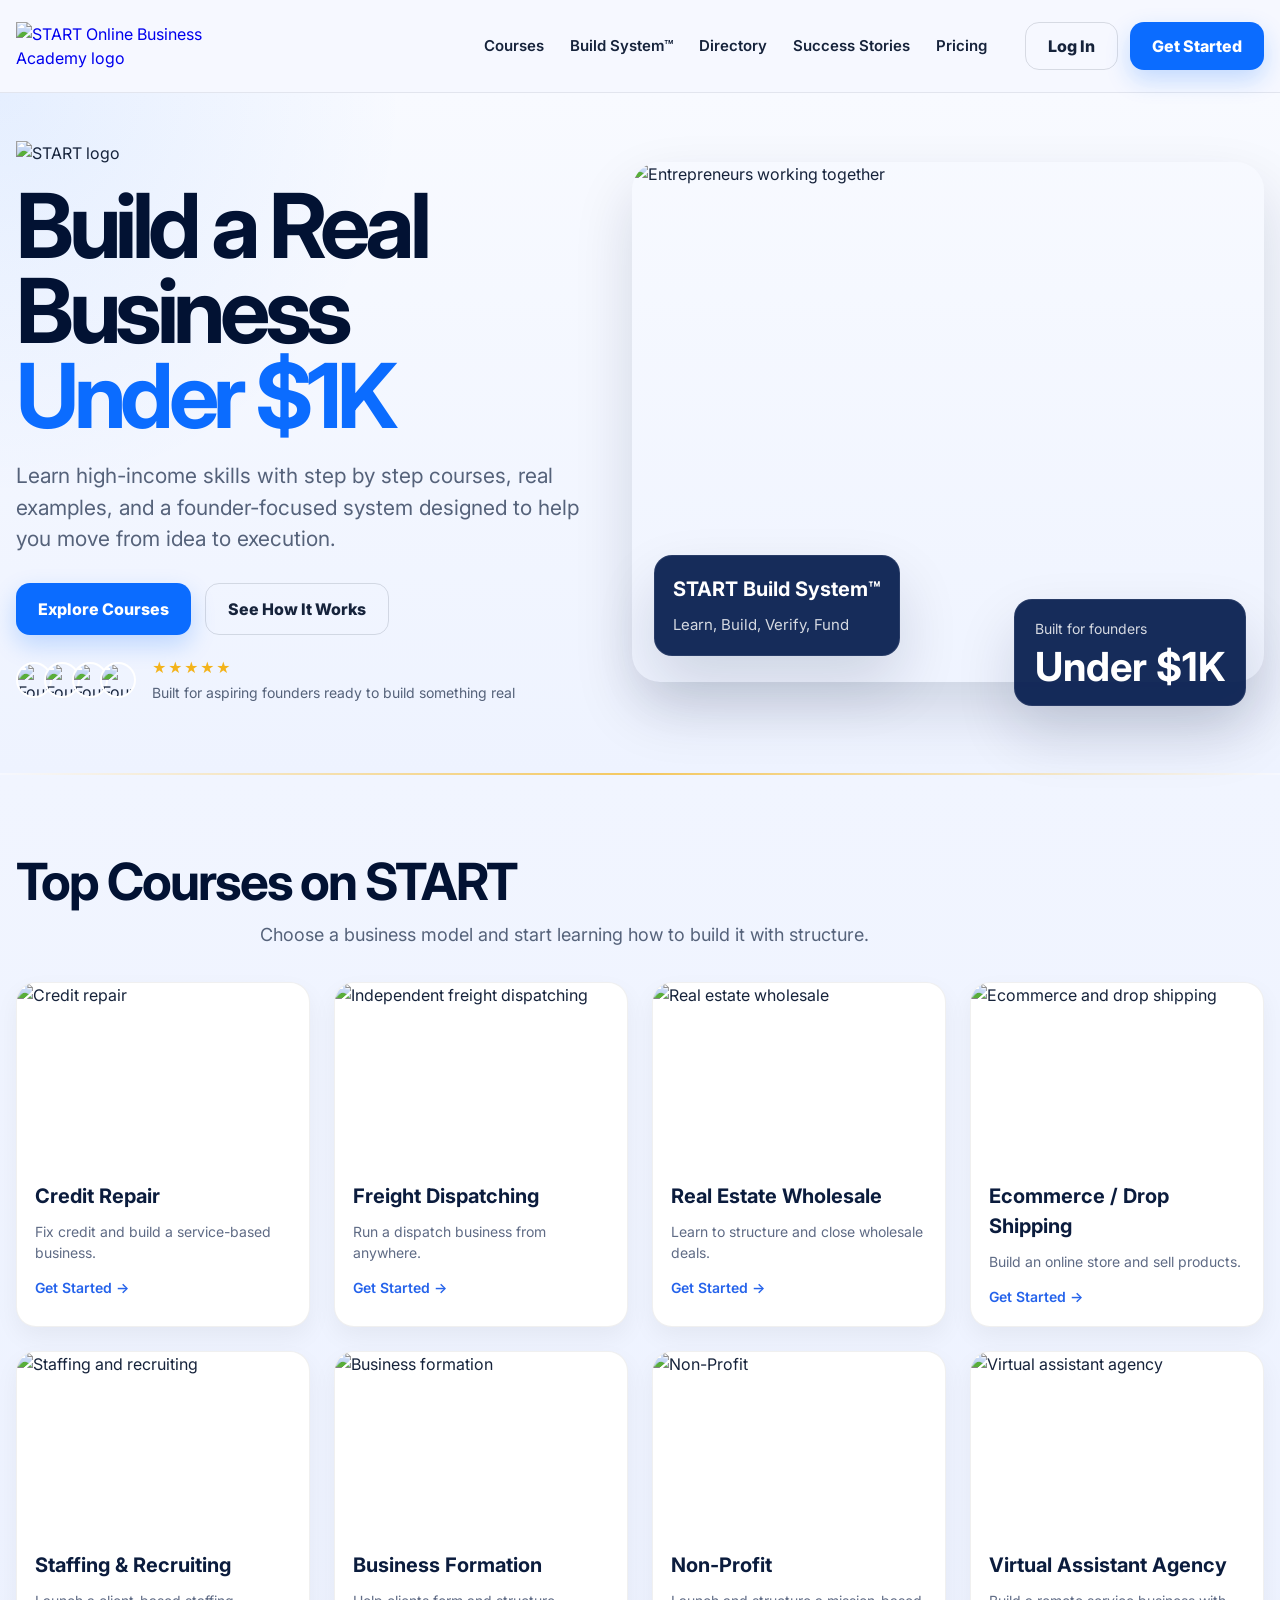
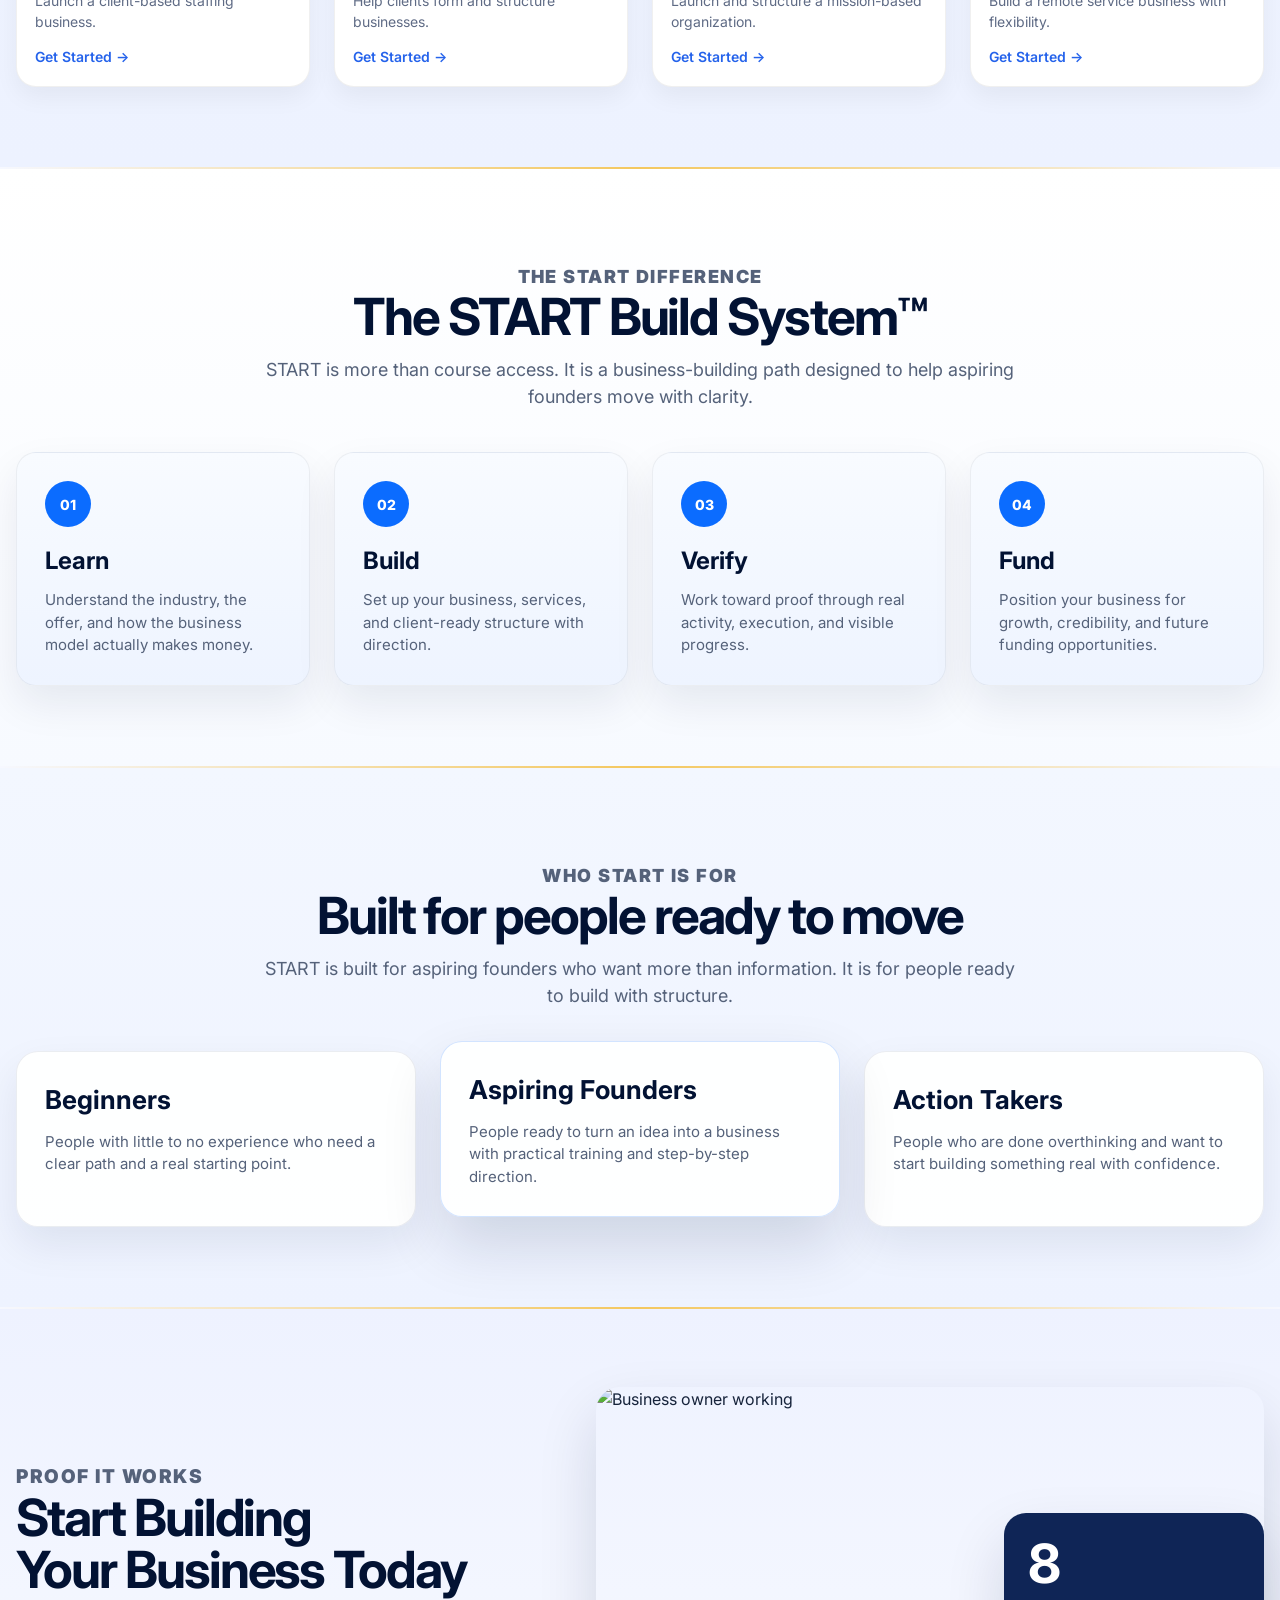
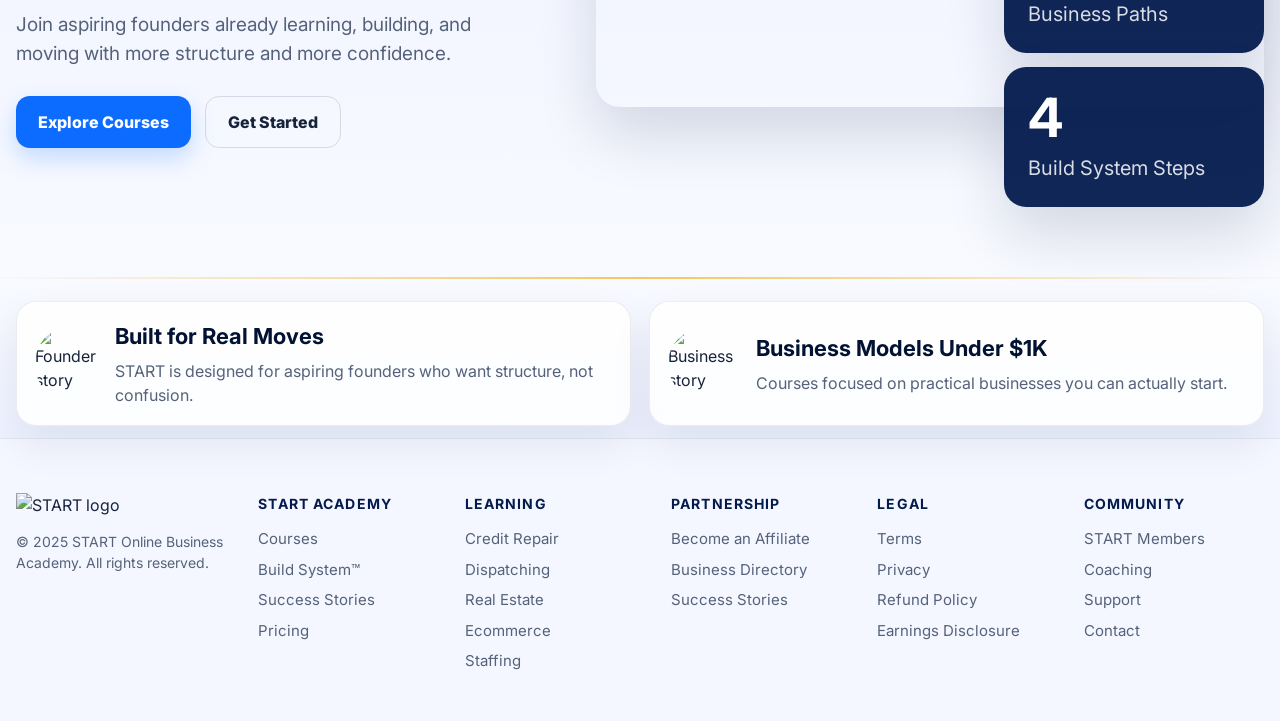
==== commit 699c804e: "Add files via upload" ====
--- a/index.html
+++ b/index.html
@@ -6,7 +6,7 @@
   <title>START Online Business Academy</title>
   <meta
     name="description"
-    content="START Online Business Academy helps aspiring founders build real businesses with step by step courses in Credit Repair, Independent Freight Dispatching, Real Estate Wholesale, Ecommerce / Drop Shipping, and Staffing & Recruiting."
+    content="START Online Business Academy helps aspiring founders build real businesses with step by step courses in Credit Repair, Independent Freight Dispatching, Real Estate Wholesale, Ecommerce / Drop Shipping, Staffing & Recruiting, Business Formation, Non-Profit, and Virtual Assistant Agency."
   />
   <link rel="preconnect" href="https://fonts.googleapis.com" />
   <link rel="preconnect" href="https://fonts.gstatic.com" crossorigin />
@@ -49,7 +49,7 @@
       <div class="container hero-grid">
         <div class="hero-copy">
           <div class="mini-brand">
-           <img src="assets/start-logo.png" alt="START logo" />
+            <img src="assets/start-logo.png" alt="START logo" />
           </div>
 
           <h1>
@@ -59,11 +59,11 @@
           </h1>
 
           <p class="hero-text">
-            Learn high-income skills with step-by-step courses, real examples,
-            and a verified founder community.
+            Learn high-income skills with step by step courses, real examples,
+            and a founder-focused system designed to help you move from idea to execution.
           </p>
 
-          <div class="hero-actions">
+          <div class="hero-actions-row">
             <a href="courses.html" class="btn btn-primary">Explore Courses</a>
             <a href="build-system.html" class="btn btn-secondary">See How It Works</a>
           </div>
@@ -77,7 +77,7 @@
             </div>
             <div class="proof-text">
               <span class="stars">★★★★★</span>
-              <span>Built for aspiring founders ready to move</span>
+              <span>Built for aspiring founders ready to build something real</span>
             </div>
           </div>
         </div>
@@ -92,12 +92,12 @@
 
             <div class="floating-card floating-card-left">
               <strong>START Build System™</strong>
-              <span>Step-by-step systems for real execution.</span>
+              <span>Learn, Build, Verify, Fund</span>
             </div>
 
             <div class="floating-card floating-card-right stat-card">
-              <small>Businesses Started</small>
-              <strong>300+</strong>
+              <small>Built for founders</small>
+              <strong>Under $1K</strong>
             </div>
           </div>
         </div>
@@ -107,113 +107,182 @@
     <section class="divider-line"></section>
 
     <section class="courses-section">
-      <div class="container courses-layout">
-        <div class="courses-heading">
+      <div class="container">
+        <div class="section-heading">
           <h2>Top Courses on START</h2>
-        </div>
-
-        <div class="courses-stagger">
-
-  <!-- 1 -->
-  <div class="course-card">
-    <img src="assets/credit.jpg" />
-    <div class="course-card-body">
-      <h3>Credit Repair</h3>
-      <p>Fix credit & build a service-based business.</p>
-      <a href="#">Get Started →</a>
-    </div>
-  </div>
-
-  <!-- 2 -->
-  <div class="course-card">
-    <img src="assets/dispatch.jpg" />
-    <div class="course-card-body">
-      <h3>Freight Dispatching</h3>
-      <p>Run a dispatch business from home.</p>
-      <a href="#">Get Started →</a>
-    </div>
-  </div>
-
-  <!-- 3 -->
-  <div class="course-card">
-    <img src="assets/realestate.jpg" />
-    <div class="course-card-body">
-      <h3>Real Estate Wholesale</h3>
-      <p>Flip contracts & close deals.</p>
-      <a href="#">Get Started →</a>
-    </div>
-  </div>
-
-  <!-- 4 -->
-  <div class="course-card">
-    <img src="assets/ecommerce.jpg" />
-    <div class="course-card-body">
-      <h3>Ecommerce / Dropshipping</h3>
-      <p>Build an online store & sell products.</p>
-      <a href="#">Get Started →</a>
-    </div>
-  </div>
-
-  <!-- 5 -->
-  <div class="course-card">
-    <img src="assets/staffing.jpg" />
-    <div class="course-card-body">
-      <h3>Staffing & Recruiting</h3>
-      <p>Build a $5K–$20K/mo agency.</p>
-      <a href="#">Get Started →</a>
-    </div>
-  </div>
-
-  <!-- 6 -->
-  <div class="course-card">
-    <img src="assets/formation.jpg" />
-    <div class="course-card-body">
-      <h3>Business Formation</h3>
-      <p>Start and structure businesses for clients.</p>
-      <a href="#">Get Started →</a>
-    </div>
-  </div>
-
-  <!-- 7 -->
-  <div class="course-card">
-    <img src="assets/nonprofit.jpg" />
-    <div class="course-card-body">
-      <h3>Non-Profit</h3>
-      <p>Launch and fund a mission-driven organization.</p>
-      <a href="#">Get Started →</a>
-    </div>
-  </div>
-
-  <!-- 8 -->
-  <div class="course-card">
-    <img src="assets/va.jpg" />
-    <div class="course-card-body">
-      <h3>Virtual Assistant Agency</h3>
-      <p>Offer remote services and scale clients.</p>
-      <a href="#">Get Started →</a>
-    </div>
-  </div>
-
-</div>
-
-        <aside class="why-start-panel">
-          <h2>Why START<br />Is Different</h2>
-
-          <div class="why-card">
-            <h3>Real Business Training</h3>
-            <p>No theory. Just practical systems built around real business models.</p>
-          </div>
-
-          <div class="why-card">
-            <h3>Verified Success Stories</h3>
-            <p>START is designed to produce real businesses, not just course completion.</p>
-          </div>
-
-          <div class="why-card stat-light">
-            <strong>850+</strong>
-            <span>Clients Closed</span>
-          </div>
-        </aside>
+          <p>
+            Choose a business model and start learning how to build it with structure.
+          </p>
+        </div>
+
+        <div class="courses-grid">
+          <article class="course-card">
+            <img
+              src="https://images.unsplash.com/photo-1556740749-887f6717d7e4?auto=format&fit=crop&w=900&q=80"
+              alt="Credit repair"
+            />
+            <div class="course-card-body">
+              <h3>Credit Repair</h3>
+              <p>Fix credit and build a service-based business.</p>
+              <a href="credit-repair.html">Get Started →</a>
+            </div>
+          </article>
+
+          <article class="course-card">
+            <img
+              src="https://images.unsplash.com/photo-1516321318423-f06f85e504b3?auto=format&fit=crop&w=900&q=80"
+              alt="Independent freight dispatching"
+            />
+            <div class="course-card-body">
+              <h3>Freight Dispatching</h3>
+              <p>Run a dispatch business from anywhere.</p>
+              <a href="dispatching.html">Get Started →</a>
+            </div>
+          </article>
+
+          <article class="course-card">
+            <img
+              src="https://images.unsplash.com/photo-1560518883-ce09059eeffa?auto=format&fit=crop&w=900&q=80"
+              alt="Real estate wholesale"
+            />
+            <div class="course-card-body">
+              <h3>Real Estate Wholesale</h3>
+              <p>Learn to structure and close wholesale deals.</p>
+              <a href="real-estate.html">Get Started →</a>
+            </div>
+          </article>
+
+          <article class="course-card">
+            <img
+              src="https://images.unsplash.com/photo-1556742049-0cfed4f6a45d?auto=format&fit=crop&w=900&q=80"
+              alt="Ecommerce and drop shipping"
+            />
+            <div class="course-card-body">
+              <h3>Ecommerce / Drop Shipping</h3>
+              <p>Build an online store and sell products.</p>
+              <a href="ecommerce.html">Get Started →</a>
+            </div>
+          </article>
+
+          <article class="course-card">
+            <img
+              src="https://images.unsplash.com/photo-1521737604893-d14cc237f11d?auto=format&fit=crop&w=900&q=80"
+              alt="Staffing and recruiting"
+            />
+            <div class="course-card-body">
+              <h3>Staffing & Recruiting</h3>
+              <p>Launch a client-based staffing business.</p>
+              <a href="staffing.html">Get Started →</a>
+            </div>
+          </article>
+
+          <article class="course-card">
+            <img
+              src="https://images.unsplash.com/photo-1454165804606-c3d57bc86b40?auto=format&fit=crop&w=900&q=80"
+              alt="Business formation"
+            />
+            <div class="course-card-body">
+              <h3>Business Formation</h3>
+              <p>Help clients form and structure businesses.</p>
+              <a href="business-formation.html">Get Started →</a>
+            </div>
+          </article>
+
+          <article class="course-card">
+            <img
+              src="https://images.unsplash.com/photo-1521791055366-0d553872125f?auto=format&fit=crop&w=900&q=80"
+              alt="Non-Profit"
+            />
+            <div class="course-card-body">
+              <h3>Non-Profit</h3>
+              <p>Launch and structure a mission-based organization.</p>
+              <a href="nonprofit.html">Get Started →</a>
+            </div>
+          </article>
+
+          <article class="course-card">
+            <img
+              src="https://images.unsplash.com/photo-1520607162513-77705c0f0d4a?auto=format&fit=crop&w=900&q=80"
+              alt="Virtual assistant agency"
+            />
+            <div class="course-card-body">
+              <h3>Virtual Assistant Agency</h3>
+              <p>Build a remote service business with flexibility.</p>
+              <a href="virtual-assistant.html">Get Started →</a>
+            </div>
+          </article>
+        </div>
+      </div>
+    </section>
+
+    <section class="divider-line"></section>
+
+    <section class="build-system-section">
+      <div class="container">
+        <div class="section-heading centered">
+          <p class="section-label">THE START DIFFERENCE</p>
+          <h2>The START Build System™</h2>
+          <p>
+            START is more than course access. It is a business-building path designed to help aspiring founders move with clarity.
+          </p>
+        </div>
+
+        <div class="build-grid">
+          <div class="build-card">
+            <div class="build-number">01</div>
+            <h3>Learn</h3>
+            <p>Understand the industry, the offer, and how the business model actually makes money.</p>
+          </div>
+
+          <div class="build-card">
+            <div class="build-number">02</div>
+            <h3>Build</h3>
+            <p>Set up your business, services, and client-ready structure with direction.</p>
+          </div>
+
+          <div class="build-card">
+            <div class="build-number">03</div>
+            <h3>Verify</h3>
+            <p>Work toward proof through real activity, execution, and visible progress.</p>
+          </div>
+
+          <div class="build-card">
+            <div class="build-number">04</div>
+            <h3>Fund</h3>
+            <p>Position your business for growth, credibility, and future funding opportunities.</p>
+          </div>
+        </div>
+      </div>
+    </section>
+
+    <section class="divider-line"></section>
+
+    <section class="who-start-is-for-section">
+      <div class="container">
+        <div class="section-heading centered">
+          <p class="section-label">WHO START IS FOR</p>
+          <h2>Built for people ready to move</h2>
+          <p>
+            START is built for aspiring founders who want more than information. It is for people ready to build with structure.
+          </p>
+        </div>
+
+        <div class="audience-grid">
+          <div class="audience-card">
+            <h3>Beginners</h3>
+            <p>People with little to no experience who need a clear path and a real starting point.</p>
+          </div>
+
+          <div class="audience-card featured-audience">
+            <h3>Aspiring Founders</h3>
+            <p>People ready to turn an idea into a business with practical training and step-by-step direction.</p>
+          </div>
+
+          <div class="audience-card">
+            <h3>Action Takers</h3>
+            <p>People who are done overthinking and want to start building something real with confidence.</p>
+          </div>
+        </div>
       </div>
     </section>
 
@@ -225,12 +294,12 @@
           <p class="section-label">PROOF IT WORKS</p>
           <h2>Start Building<br />Your Business Today</h2>
           <p>
-            Join founders already building, closing, and scaling with better structure.
+            Join aspiring founders already learning, building, and moving with more structure and more confidence.
           </p>
 
           <div class="proof-actions">
             <a href="courses.html" class="btn btn-primary">Explore Courses</a>
-            <a href="choose-your-pathway.html" class="btn btn-secondary">Get Started Free</a>
+            <a href="choose-your-pathway.html" class="btn btn-secondary">Get Started</a>
           </div>
         </div>
 
@@ -243,13 +312,13 @@
 
             <div class="proof-stats">
               <div class="dark-stat">
-                <strong>850+</strong>
-                <span>Clients Closed</span>
+                <strong>8</strong>
+                <span>Business Paths</span>
               </div>
 
               <div class="dark-stat">
-                <strong>$12M+</strong>
-                <span>In Revenue Generated</span>
+                <strong>4</strong>
+                <span>Build System Steps</span>
               </div>
             </div>
           </div>
@@ -267,8 +336,8 @@
             alt="Founder story"
           />
           <div>
-            <h3>Marcus Westbrook</h3>
-            <p>Built through structure and consistent execution.</p>
+            <h3>Built for Real Moves</h3>
+            <p>START is designed for aspiring founders who want structure, not confusion.</p>
           </div>
         </div>
 
@@ -278,8 +347,8 @@
             alt="Business story"
           />
           <div>
-            <h3>Urban Scape Realty</h3>
-            <p>Wholesaled and closed deals using the START framework.</p>
+            <h3>Business Models Under $1K</h3>
+            <p>Courses focused on practical businesses you can actually start.</p>
           </div>
         </div>
       </div>
--- a/style.css
+++ b/style.css
@@ -30,6 +30,7 @@
   background: var(--bg-main);
   color: var(--text-dark);
   line-height: 1.5;
+  overflow-x: hidden;
 }
 
 img {
@@ -180,7 +181,8 @@
   color: var(--text-medium);
 }
 
-.hero-actions {
+.hero-actions-row,
+.proof-actions {
   display: flex;
   flex-wrap: wrap;
   gap: 14px;
@@ -274,7 +276,7 @@
   right: 18px;
   bottom: -24px;
   padding: 18px 20px;
-  min-width: 180px;
+  min-width: 190px;
 }
 
 .floating-card-right small {
@@ -284,7 +286,7 @@
 }
 
 .floating-card-right strong {
-  font-size: 54px;
+  font-size: 40px;
   line-height: 1;
 }
 
@@ -295,38 +297,65 @@
   opacity: 0.7;
 }
 
+/* Shared section heading */
+.section-heading {
+  margin-bottom: 34px;
+}
+
+.section-heading.centered {
+  text-align: center;
+  max-width: 820px;
+  margin-inline: auto;
+  margin-bottom: 42px;
+}
+
+.section-heading h2 {
+  margin: 0;
+  font-size: clamp(36px, 4vw, 58px);
+  line-height: 1.02;
+  letter-spacing: -0.04em;
+  color: var(--start-navy-dark);
+}
+
+.section-heading p {
+  margin: 14px auto 0;
+  max-width: 760px;
+  color: var(--text-medium);
+  font-size: 18px;
+}
+
+.section-label {
+  margin: 0 0 14px;
+  font-size: 14px;
+  font-weight: 900;
+  letter-spacing: 0.08em;
+  color: var(--start-gold);
+}
+
 /* Courses */
 .courses-section {
   background: linear-gradient(180deg, #f1f5ff 0%, #edf2ff 100%);
   padding: 80px 0;
 }
 
-.courses-heading h2 {
-  margin-bottom: 32px;
-  font-size: clamp(36px, 4vw, 56px);
-  color: var(--start-navy-dark);
-}
-
-/* CLEAN GRID */
-.courses-stagger {
+.courses-grid {
   display: grid;
   grid-template-columns: repeat(4, 1fr);
   gap: 24px;
 }
 
-/* CARD */
 .course-card {
   background: #ffffff;
   border-radius: 20px;
   overflow: hidden;
-  border: 1px solid rgba(0,0,0,0.06);
-  box-shadow: 0 10px 25px rgba(0,0,0,0.05);
+  border: 1px solid rgba(0, 0, 0, 0.06);
+  box-shadow: 0 10px 25px rgba(0, 0, 0, 0.05);
   transition: 0.25s ease;
 }
 
 .course-card:hover {
   transform: translateY(-6px);
-  box-shadow: 0 20px 40px rgba(0,0,0,0.08);
+  box-shadow: 0 20px 40px rgba(0, 0, 0, 0.08);
 }
 
 .course-card img {
@@ -340,15 +369,15 @@
 }
 
 .course-card-body h3 {
+  margin: 0 0 10px;
   font-size: 20px;
-  margin-bottom: 8px;
   color: #0b1c3d;
 }
 
 .course-card-body p {
+  margin: 0 0 12px;
   font-size: 14px;
   color: #5f6b85;
-  margin-bottom: 12px;
 }
 
 .course-card-body a {
@@ -356,51 +385,96 @@
   font-weight: 600;
   font-size: 14px;
 }
-}
-
-.why-start-panel {
-  display: flex;
-  flex-direction: column;
-  gap: 18px;
-}
-
-.why-card {
-  background: rgba(255, 255, 255, 0.88);
-  border: 1px solid rgba(4, 27, 77, 0.08);
+
+/* Build System */
+.build-system-section {
+  background: linear-gradient(180deg, #ffffff 0%, #f7faff 100%);
+  padding: 80px 0;
+}
+
+.build-grid {
+  display: grid;
+  grid-template-columns: repeat(4, 1fr);
+  gap: 24px;
+}
+
+.build-card {
+  background: linear-gradient(180deg, #f8fbff 0%, #eef4ff 100%);
+  border: 1px solid rgba(0, 0, 0, 0.05);
   border-radius: 20px;
-  padding: 22px;
+  padding: 28px;
   box-shadow: var(--shadow-soft);
-}
-
-.why-card h3 {
+  transition: 0.25s ease;
+}
+
+.build-card:hover {
+  transform: translateY(-6px);
+  box-shadow: 0 20px 40px rgba(0, 0, 0, 0.08);
+}
+
+.build-number {
+  width: 46px;
+  height: 46px;
+  border-radius: 50%;
+  display: flex;
+  align-items: center;
+  justify-content: center;
+  background: var(--start-blue);
+  color: #fff;
+  font-size: 14px;
+  font-weight: 800;
+  margin-bottom: 16px;
+}
+
+.build-card h3 {
   margin: 0 0 10px;
   font-size: 24px;
   color: var(--start-navy-dark);
 }
 
-.why-card p {
+.build-card p {
   margin: 0;
-  color: var(--text-medium);
-}
-
-.stat-light {
-  display: flex;
-  flex-direction: column;
-  align-items: flex-start;
-  justify-content: center;
-  min-height: 160px;
-}
-
-.stat-light strong {
-  font-size: 66px;
-  line-height: 1;
-  color: var(--start-navy);
-}
-
-.stat-light span {
-  margin-top: 8px;
-  font-size: 22px;
-  color: var(--text-dark);
+  font-size: 15px;
+  color: var(--text-medium);
+}
+
+/* Who START Is For */
+.who-start-is-for-section {
+  background: linear-gradient(180deg, #f3f7ff 0%, #eef3ff 100%);
+  padding: 80px 0;
+}
+
+.audience-grid {
+  display: grid;
+  grid-template-columns: repeat(3, 1fr);
+  gap: 24px;
+  align-items: stretch;
+}
+
+.audience-card {
+  background: rgba(255, 255, 255, 0.92);
+  border: 1px solid rgba(4, 27, 77, 0.08);
+  border-radius: 22px;
+  padding: 28px;
+  box-shadow: var(--shadow-soft);
+}
+
+.audience-card h3 {
+  margin: 0 0 12px;
+  font-size: 26px;
+  color: var(--start-navy-dark);
+}
+
+.audience-card p {
+  margin: 0;
+  color: var(--text-medium);
+  font-size: 15px;
+}
+
+.featured-audience {
+  transform: translateY(-10px);
+  border-color: rgba(11, 108, 255, 0.18);
+  box-shadow: var(--shadow-strong);
 }
 
 /* Proof */
@@ -416,12 +490,12 @@
   align-items: center;
 }
 
-.section-label {
-  margin: 0 0 16px;
-  font-size: 14px;
-  font-weight: 900;
-  letter-spacing: 0.08em;
-  color: var(--start-gold);
+.proof-left h2 {
+  margin: 0;
+  font-size: clamp(36px, 4vw, 58px);
+  line-height: 1.02;
+  letter-spacing: -0.04em;
+  color: var(--start-navy-dark);
 }
 
 .proof-left p {
@@ -429,13 +503,6 @@
   max-width: 500px;
   color: var(--text-medium);
   font-size: 19px;
-}
-
-.proof-actions {
-  display: flex;
-  flex-wrap: wrap;
-  gap: 14px;
-  margin-top: 28px;
 }
 
 .proof-image-block {
@@ -566,25 +633,18 @@
 }
 
 /* Responsive */
-@media (max-width: 1260px) {
-  .courses-layout {
+@media (max-width: 1100px) {
+  .courses-grid,
+  .build-grid {
+    grid-template-columns: repeat(2, 1fr);
+  }
+
+  .audience-grid {
     grid-template-columns: 1fr;
   }
 
-  .courses-stagger {
-    min-height: auto;
-    display: grid;
-    grid-template-columns: repeat(2, 1fr);
-    gap: 22px;
-  }
-
-  .course-card {
-    position: static;
-    width: 100%;
-  }
-
-  .why-start-panel {
-    margin-top: 20px;
+  .featured-audience {
+    transform: none;
   }
 
   .footer-grid {
@@ -649,7 +709,7 @@
     width: 130px;
   }
 
-  .hero-actions,
+  .hero-actions-row,
   .proof-actions {
     flex-direction: column;
   }
@@ -677,12 +737,11 @@
   .floating-card-right {
     right: 14px;
     bottom: 14px;
-  }
-
-  .courses-stagger {
-    grid-template-columns: 1fr;
-  }
-
+    min-width: auto;
+  }
+
+  .courses-grid,
+  .build-grid,
   .footer-grid {
     grid-template-columns: 1fr;
   }
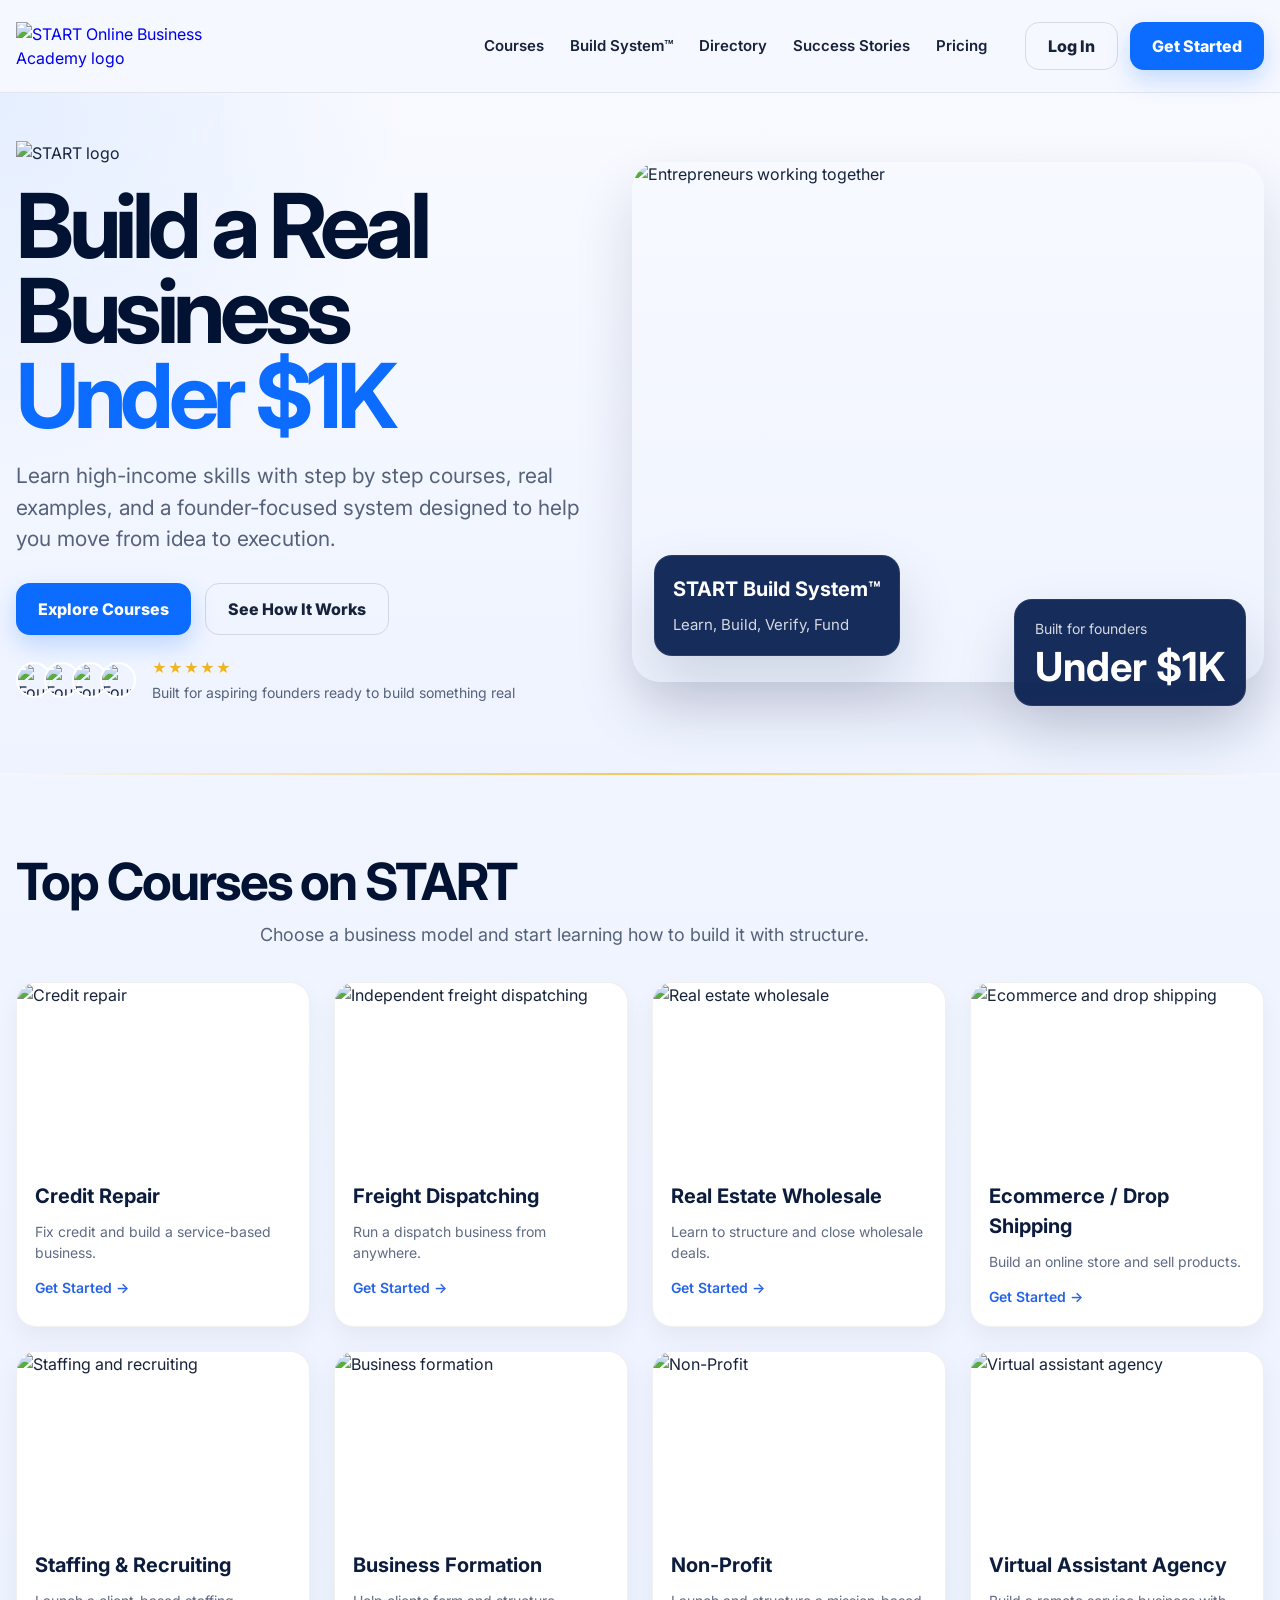
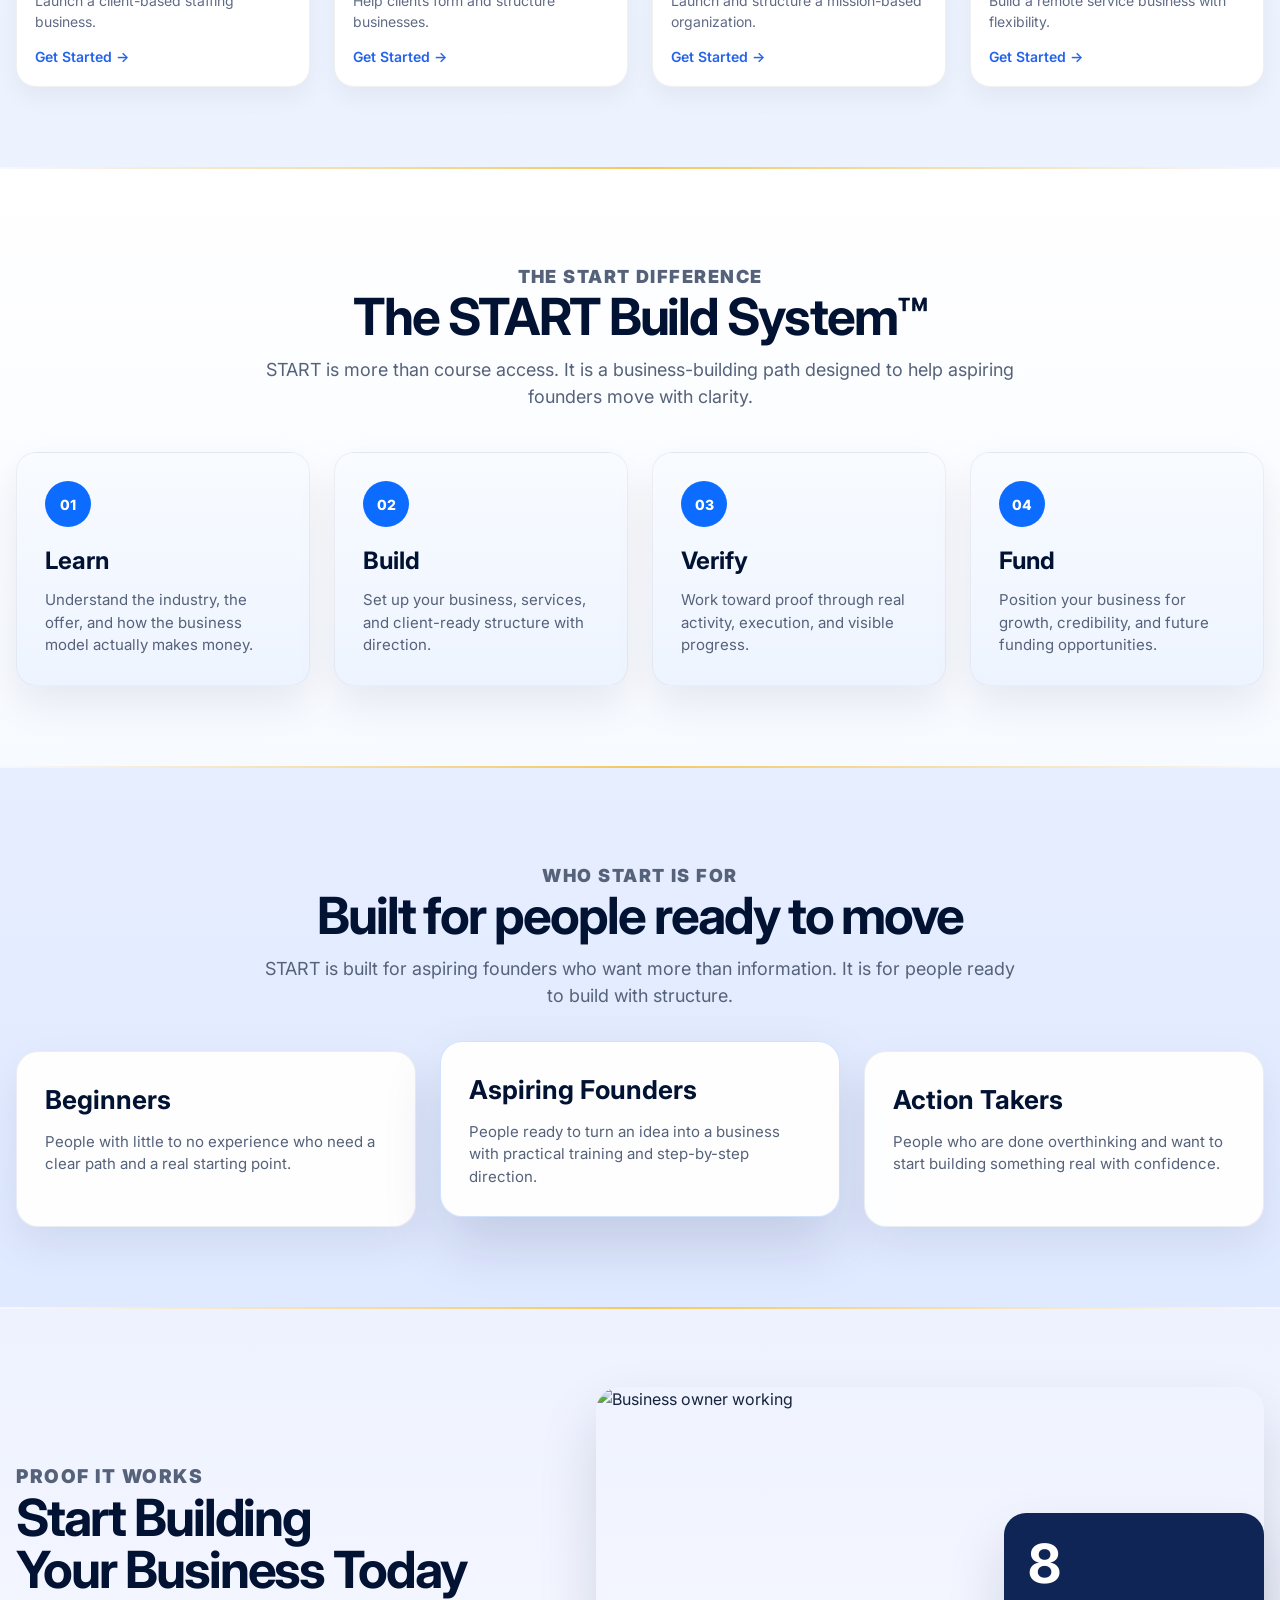
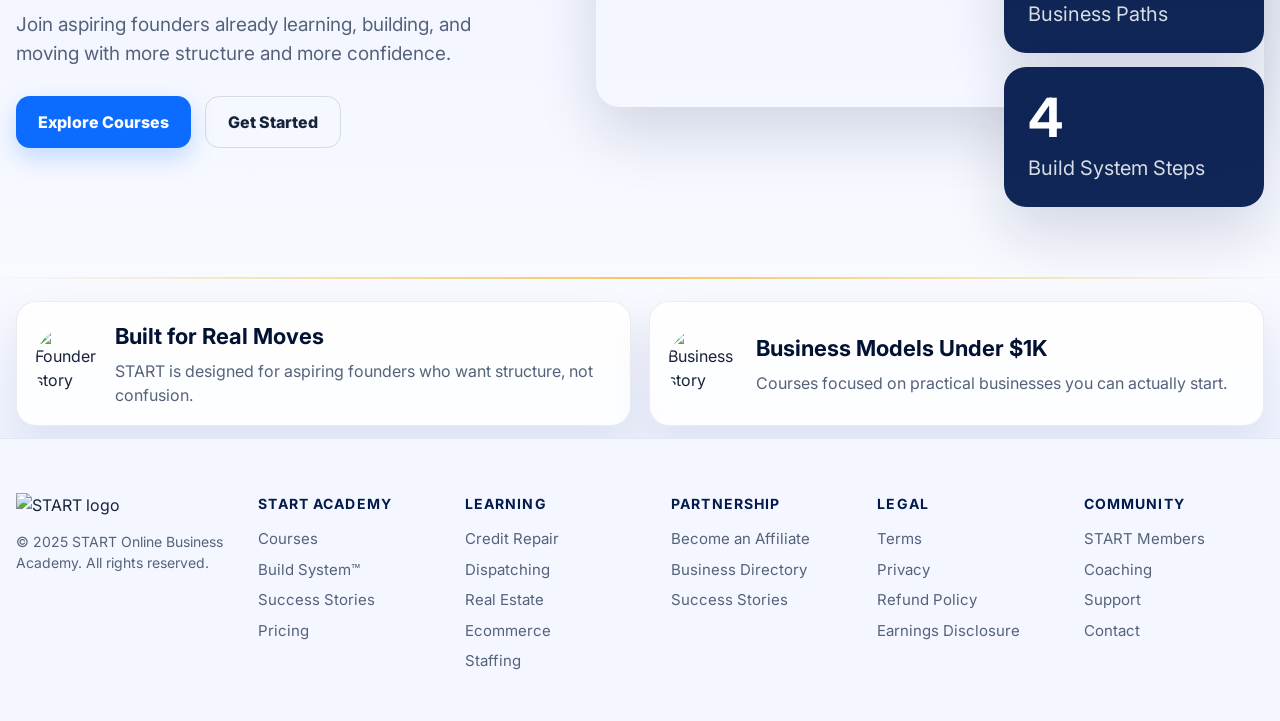
==== commit d7ea16f6: "Add files via upload" ====
--- a/index.html
+++ b/index.html
@@ -47,7 +47,7 @@
   <main>
     <section class="hero-section">
       <div class="container hero-grid">
-        <div class="hero-copy">
+        <div class="hero-copy animate-on-load">
           <div class="mini-brand">
             <img src="assets/start-logo.png" alt="START logo" />
           </div>
@@ -82,7 +82,7 @@
           </div>
         </div>
 
-        <div class="hero-visual">
+        <div class="hero-visual animate-on-load delay-2">
           <div class="hero-image-wrap">
             <img
               src="https://images.unsplash.com/photo-1522202176988-66273c2fd55f?auto=format&fit=crop&w=1400&q=80"
@@ -90,12 +90,12 @@
               class="hero-image"
             />
 
-            <div class="floating-card floating-card-left">
+            <div class="floating-card floating-card-left float-card">
               <strong>START Build System™</strong>
               <span>Learn, Build, Verify, Fund</span>
             </div>
 
-            <div class="floating-card floating-card-right stat-card">
+            <div class="floating-card floating-card-right stat-card pulse-card">
               <small>Built for founders</small>
               <strong>Under $1K</strong>
             </div>
@@ -106,9 +106,9 @@
 
     <section class="divider-line"></section>
 
-    <section class="courses-section">
+    <section class="courses-section fade-up">
       <div class="container">
-        <div class="section-heading">
+        <div class="section-heading fade-up">
           <h2>Top Courses on START</h2>
           <p>
             Choose a business model and start learning how to build it with structure.
@@ -116,7 +116,7 @@
         </div>
 
         <div class="courses-grid">
-          <article class="course-card">
+          <article class="course-card fade-up stagger-1">
             <img
               src="https://images.unsplash.com/photo-1556740749-887f6717d7e4?auto=format&fit=crop&w=900&q=80"
               alt="Credit repair"
@@ -128,7 +128,7 @@
             </div>
           </article>
 
-          <article class="course-card">
+          <article class="course-card fade-up stagger-2">
             <img
               src="https://images.unsplash.com/photo-1516321318423-f06f85e504b3?auto=format&fit=crop&w=900&q=80"
               alt="Independent freight dispatching"
@@ -140,7 +140,7 @@
             </div>
           </article>
 
-          <article class="course-card">
+          <article class="course-card fade-up stagger-3">
             <img
               src="https://images.unsplash.com/photo-1560518883-ce09059eeffa?auto=format&fit=crop&w=900&q=80"
               alt="Real estate wholesale"
@@ -152,7 +152,7 @@
             </div>
           </article>
 
-          <article class="course-card">
+          <article class="course-card fade-up stagger-4">
             <img
               src="https://images.unsplash.com/photo-1556742049-0cfed4f6a45d?auto=format&fit=crop&w=900&q=80"
               alt="Ecommerce and drop shipping"
@@ -164,7 +164,7 @@
             </div>
           </article>
 
-          <article class="course-card">
+          <article class="course-card fade-up stagger-1">
             <img
               src="https://images.unsplash.com/photo-1521737604893-d14cc237f11d?auto=format&fit=crop&w=900&q=80"
               alt="Staffing and recruiting"
@@ -176,7 +176,7 @@
             </div>
           </article>
 
-          <article class="course-card">
+          <article class="course-card fade-up stagger-2">
             <img
               src="https://images.unsplash.com/photo-1454165804606-c3d57bc86b40?auto=format&fit=crop&w=900&q=80"
               alt="Business formation"
@@ -188,7 +188,7 @@
             </div>
           </article>
 
-          <article class="course-card">
+          <article class="course-card fade-up stagger-3">
             <img
               src="https://images.unsplash.com/photo-1521791055366-0d553872125f?auto=format&fit=crop&w=900&q=80"
               alt="Non-Profit"
@@ -200,7 +200,7 @@
             </div>
           </article>
 
-          <article class="course-card">
+          <article class="course-card fade-up stagger-4">
             <img
               src="https://images.unsplash.com/photo-1520607162513-77705c0f0d4a?auto=format&fit=crop&w=900&q=80"
               alt="Virtual assistant agency"
@@ -217,9 +217,9 @@
 
     <section class="divider-line"></section>
 
-    <section class="build-system-section">
+    <section class="build-system-section fade-up">
       <div class="container">
-        <div class="section-heading centered">
+        <div class="section-heading centered fade-up">
           <p class="section-label">THE START DIFFERENCE</p>
           <h2>The START Build System™</h2>
           <p>
@@ -228,25 +228,25 @@
         </div>
 
         <div class="build-grid">
-          <div class="build-card">
+          <div class="build-card fade-up stagger-1">
             <div class="build-number">01</div>
             <h3>Learn</h3>
             <p>Understand the industry, the offer, and how the business model actually makes money.</p>
           </div>
 
-          <div class="build-card">
+          <div class="build-card fade-up stagger-2">
             <div class="build-number">02</div>
             <h3>Build</h3>
             <p>Set up your business, services, and client-ready structure with direction.</p>
           </div>
 
-          <div class="build-card">
+          <div class="build-card fade-up stagger-3">
             <div class="build-number">03</div>
             <h3>Verify</h3>
             <p>Work toward proof through real activity, execution, and visible progress.</p>
           </div>
 
-          <div class="build-card">
+          <div class="build-card fade-up stagger-4">
             <div class="build-number">04</div>
             <h3>Fund</h3>
             <p>Position your business for growth, credibility, and future funding opportunities.</p>
@@ -257,9 +257,9 @@
 
     <section class="divider-line"></section>
 
-    <section class="who-start-is-for-section">
+    <section class="who-start-is-for-section fade-up">
       <div class="container">
-        <div class="section-heading centered">
+        <div class="section-heading centered fade-up">
           <p class="section-label">WHO START IS FOR</p>
           <h2>Built for people ready to move</h2>
           <p>
@@ -268,17 +268,17 @@
         </div>
 
         <div class="audience-grid">
-          <div class="audience-card">
+          <div class="audience-card fade-up stagger-1">
             <h3>Beginners</h3>
             <p>People with little to no experience who need a clear path and a real starting point.</p>
           </div>
 
-          <div class="audience-card featured-audience">
+          <div class="audience-card featured-audience fade-up stagger-2">
             <h3>Aspiring Founders</h3>
             <p>People ready to turn an idea into a business with practical training and step-by-step direction.</p>
           </div>
 
-          <div class="audience-card">
+          <div class="audience-card fade-up stagger-3">
             <h3>Action Takers</h3>
             <p>People who are done overthinking and want to start building something real with confidence.</p>
           </div>
@@ -288,9 +288,9 @@
 
     <section class="divider-line"></section>
 
-    <section class="proof-section">
+    <section class="proof-section fade-up">
       <div class="container proof-layout">
-        <div class="proof-left">
+        <div class="proof-left fade-left">
           <p class="section-label">PROOF IT WORKS</p>
           <h2>Start Building<br />Your Business Today</h2>
           <p>
@@ -303,7 +303,7 @@
           </div>
         </div>
 
-        <div class="proof-right">
+        <div class="proof-right fade-right">
           <div class="proof-image-block">
             <img
               src="https://images.unsplash.com/photo-1522202222206-b75030775b8d?auto=format&fit=crop&w=1400&q=80"
@@ -311,12 +311,12 @@
             />
 
             <div class="proof-stats">
-              <div class="dark-stat">
+              <div class="dark-stat fade-up stagger-1">
                 <strong>8</strong>
                 <span>Business Paths</span>
               </div>
 
-              <div class="dark-stat">
+              <div class="dark-stat fade-up stagger-2">
                 <strong>4</strong>
                 <span>Build System Steps</span>
               </div>
@@ -328,9 +328,9 @@
 
     <section class="divider-line"></section>
 
-    <section class="footer-top-cards">
+    <section class="footer-top-cards fade-up">
       <div class="container footer-top-grid">
-        <div class="story-card">
+        <div class="story-card zoom-in stagger-1">
           <img
             src="https://images.unsplash.com/photo-1500648767791-00dcc994a43e?auto=format&fit=crop&w=300&q=80"
             alt="Founder story"
@@ -341,7 +341,7 @@
           </div>
         </div>
 
-        <div class="story-card">
+        <div class="story-card zoom-in stagger-2">
           <img
             src="https://images.unsplash.com/photo-1560518883-ce09059eeffa?auto=format&fit=crop&w=300&q=80"
             alt="Business story"
@@ -354,7 +354,7 @@
       </div>
     </section>
 
-    <footer class="site-footer">
+    <footer class="site-footer fade-up">
       <div class="container footer-grid">
         <div class="footer-brand-col">
           <img src="assets/start-logo.png" alt="START logo" />
@@ -413,6 +413,20 @@
       const expanded = menuToggle.getAttribute("aria-expanded") === "true";
       menuToggle.setAttribute("aria-expanded", String(!expanded));
     });
+
+    const observer = new IntersectionObserver((entries) => {
+      entries.forEach((entry) => {
+        if (entry.isIntersecting) {
+          entry.target.classList.add("show");
+        }
+      });
+    }, {
+      threshold: 0.15
+    });
+
+    document.querySelectorAll(".fade-up, .fade-left, .fade-right, .zoom-in").forEach((el) => {
+      observer.observe(el);
+    });
   </script>
 </body>
 </html>
--- a/style.css
+++ b/style.css
@@ -47,6 +47,69 @@
   margin: 0 auto;
 }
 
+/* animations */
+.animate-on-load {
+  opacity: 0;
+  animation: fadeSlideUp 0.9s ease forwards;
+}
+
+.delay-2 {
+  animation-delay: 0.2s;
+}
+
+.fade-up,
+.fade-left,
+.fade-right,
+.zoom-in {
+  opacity: 0;
+  transition: all 0.9s ease;
+}
+
+.fade-up {
+  transform: translateY(40px);
+}
+
+.fade-left {
+  transform: translateX(-40px);
+}
+
+.fade-right {
+  transform: translateX(40px);
+}
+
+.zoom-in {
+  transform: scale(0.92);
+}
+
+.show {
+  opacity: 1;
+  transform: translateY(0) translateX(0) scale(1);
+}
+
+.stagger-1 {
+  transition-delay: 0.08s;
+}
+
+.stagger-2 {
+  transition-delay: 0.16s;
+}
+
+.stagger-3 {
+  transition-delay: 0.24s;
+}
+
+.stagger-4 {
+  transition-delay: 0.32s;
+}
+
+.float-card {
+  animation: floatCard 4s ease-in-out infinite;
+}
+
+.pulse-card {
+  animation: pulseCard 2.8s ease-in-out infinite;
+}
+
 /* Header */
 .site-header {
   position: sticky;
@@ -114,13 +177,13 @@
   align-items: center;
   justify-content: center;
   font-weight: 800;
-  transition: transform 0.2s ease, box-shadow 0.2s ease;
+  transition: transform 0.2s ease, box-shadow 0.2s ease, background 0.2s ease;
   border: none;
   cursor: pointer;
 }
 
 .btn:hover {
-  transform: translateY(-1px);
+  transform: translateY(-2px);
 }
 
 .btn-primary,
@@ -245,6 +308,12 @@
   border-radius: 18px;
   box-shadow: var(--shadow-strong);
   border: 1px solid rgba(255, 255, 255, 0.08);
+  transition: transform 0.25s ease, box-shadow 0.25s ease;
+}
+
+.floating-card:hover {
+  transform: translateY(-6px);
+  box-shadow: 0 22px 50px rgba(9, 24, 58, 0.14);
 }
 
 .floating-card strong {
@@ -440,7 +509,7 @@
 
 /* Who START Is For */
 .who-start-is-for-section {
-  background: linear-gradient(180deg, #f3f7ff 0%, #eef3ff 100%);
+  background: linear-gradient(180deg, #e7eeff 0%, #dfe9ff 100%);
   padding: 80px 0;
 }
 
@@ -452,11 +521,17 @@
 }
 
 .audience-card {
-  background: rgba(255, 255, 255, 0.92);
+  background: rgba(255, 255, 255, 0.94);
   border: 1px solid rgba(4, 27, 77, 0.08);
   border-radius: 22px;
   padding: 28px;
   box-shadow: var(--shadow-soft);
+  transition: 0.25s ease;
+}
+
+.audience-card:hover {
+  transform: translateY(-6px);
+  box-shadow: 0 20px 40px rgba(0, 0, 0, 0.08);
 }
 
 .audience-card h3 {
@@ -533,6 +608,12 @@
   border-radius: 22px;
   padding: 24px;
   box-shadow: var(--shadow-strong);
+  transition: transform 0.25s ease, box-shadow 0.25s ease;
+}
+
+.dark-stat:hover {
+  transform: translateY(-6px);
+  box-shadow: 0 22px 50px rgba(9, 24, 58, 0.14);
 }
 
 .dark-stat strong {
@@ -569,6 +650,12 @@
   border-radius: 20px;
   padding: 18px;
   box-shadow: var(--shadow-soft);
+  transition: 0.25s ease;
+}
+
+.story-card:hover {
+  transform: translateY(-6px);
+  box-shadow: 0 20px 40px rgba(0, 0, 0, 0.08);
 }
 
 .story-card img {
@@ -632,7 +719,7 @@
   color: var(--start-blue);
 }
 
-/* Responsive */
+/* responsive */
 @media (max-width: 1100px) {
   .courses-grid,
   .build-grid {
@@ -750,4 +837,40 @@
     flex-direction: column;
     align-items: flex-start;
   }
+}
+
+/* keyframes */
+@keyframes fadeSlideUp {
+  from {
+    opacity: 0;
+    transform: translateY(35px);
+  }
+  to {
+    opacity: 1;
+    transform: translateY(0);
+  }
+}
+
+@keyframes pulseCard {
+  0% {
+    transform: scale(1);
+  }
+  50% {
+    transform: scale(1.03);
+  }
+  100% {
+    transform: scale(1);
+  }
+}
+
+@keyframes floatCard {
+  0% {
+    transform: translateY(0);
+  }
+  50% {
+    transform: translateY(-8px);
+  }
+  100% {
+    transform: translateY(0);
+  }
 }
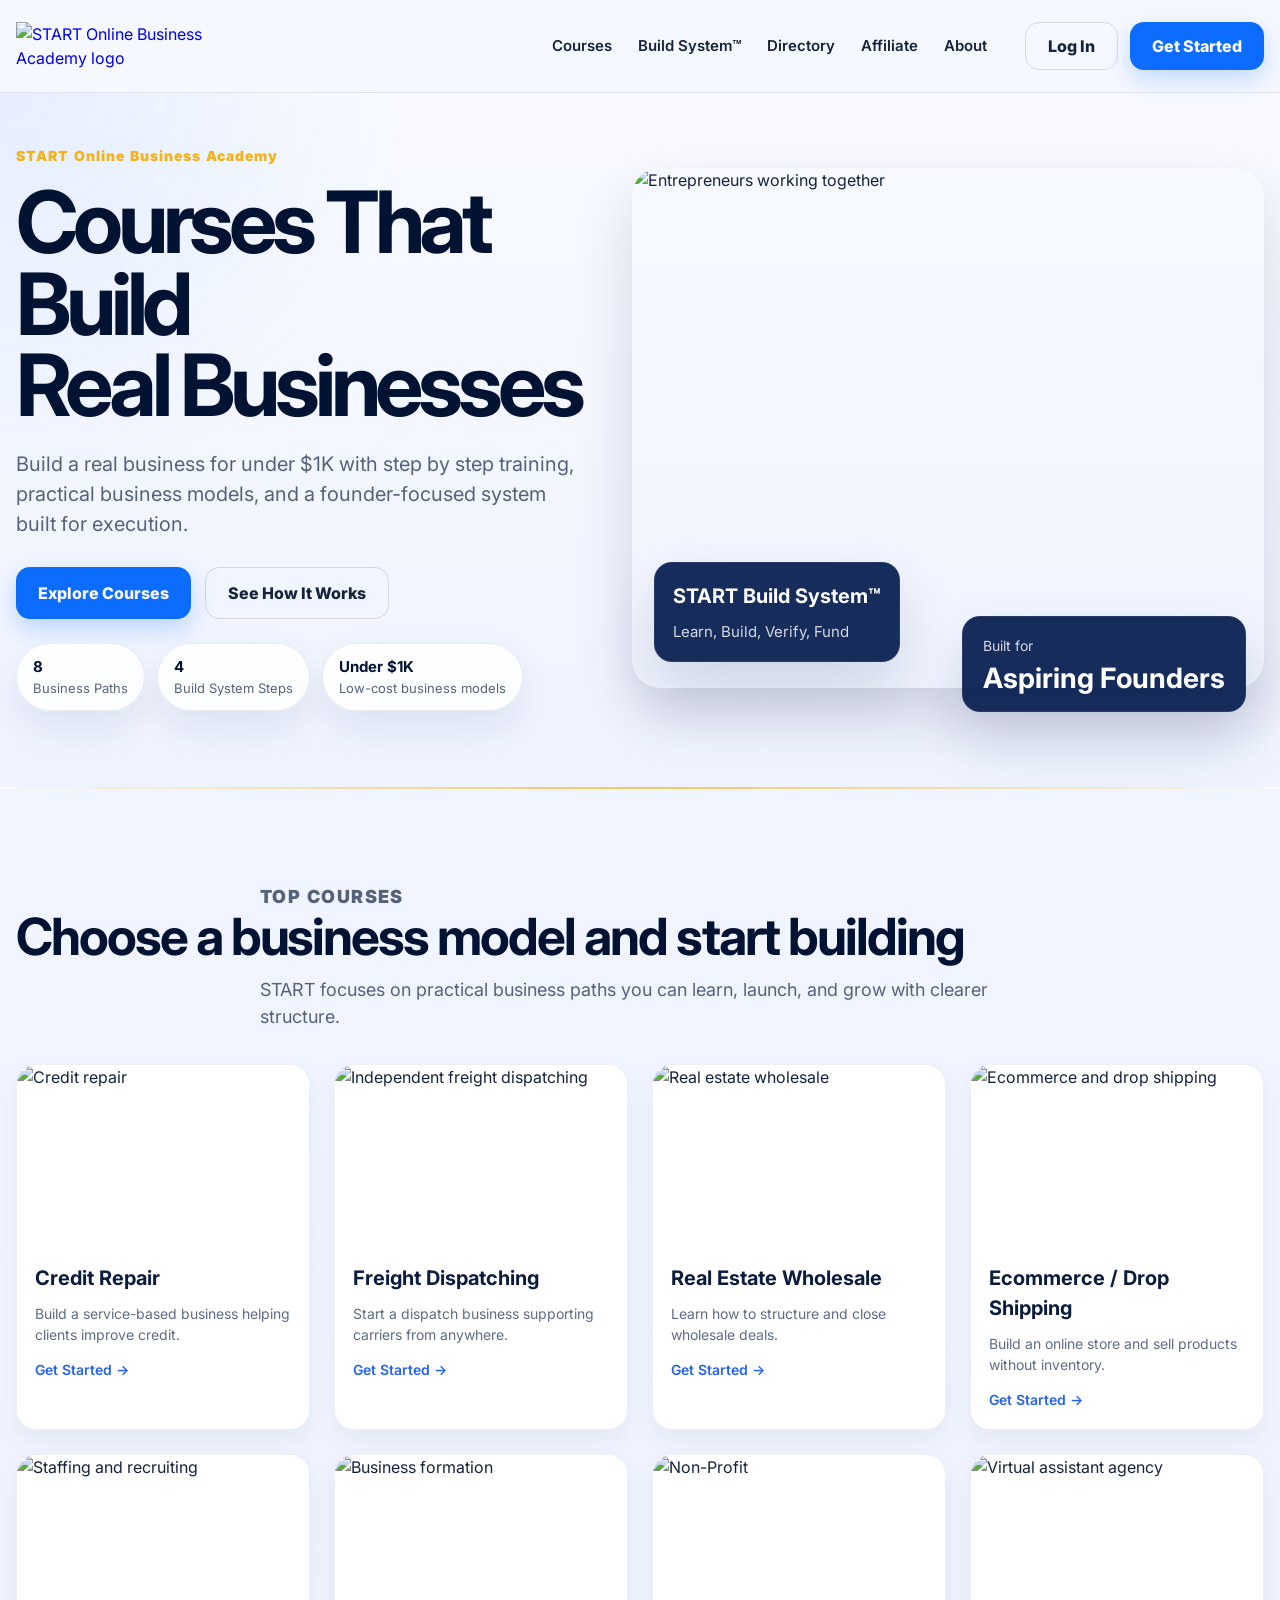
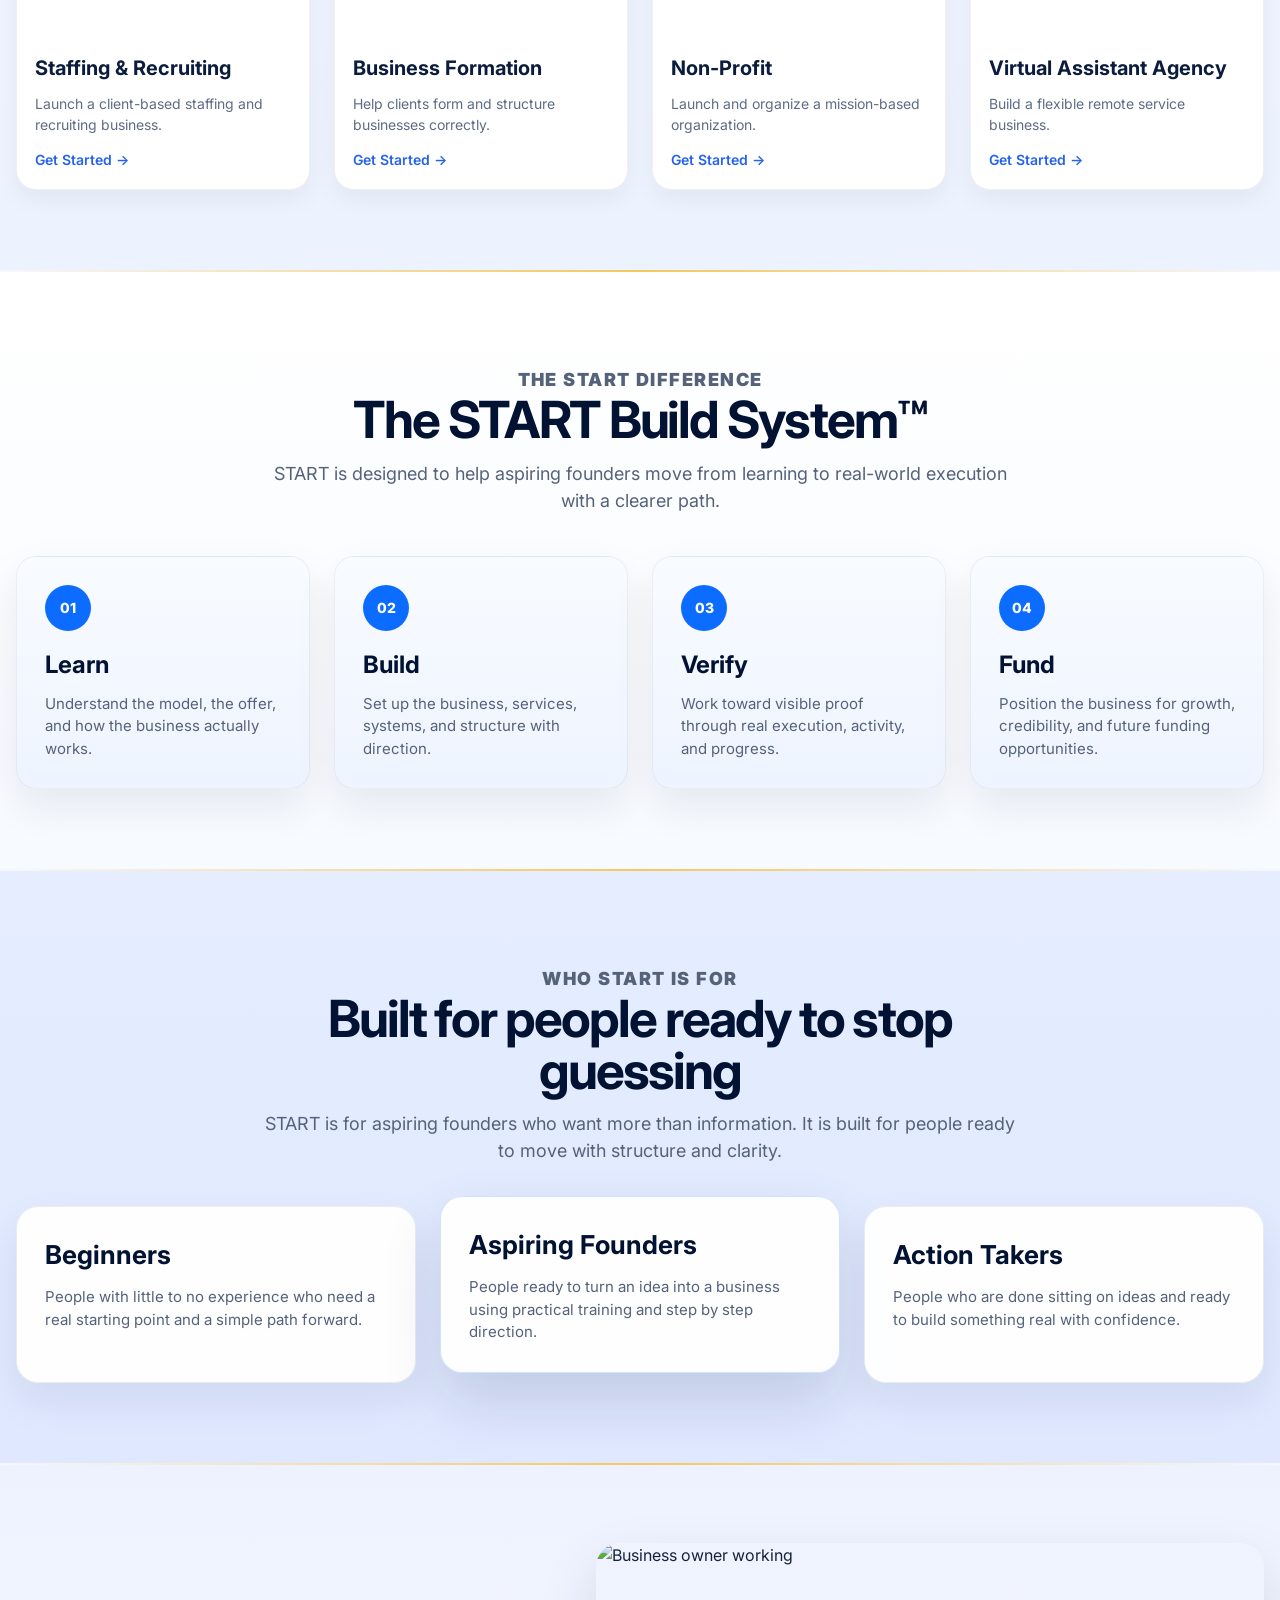
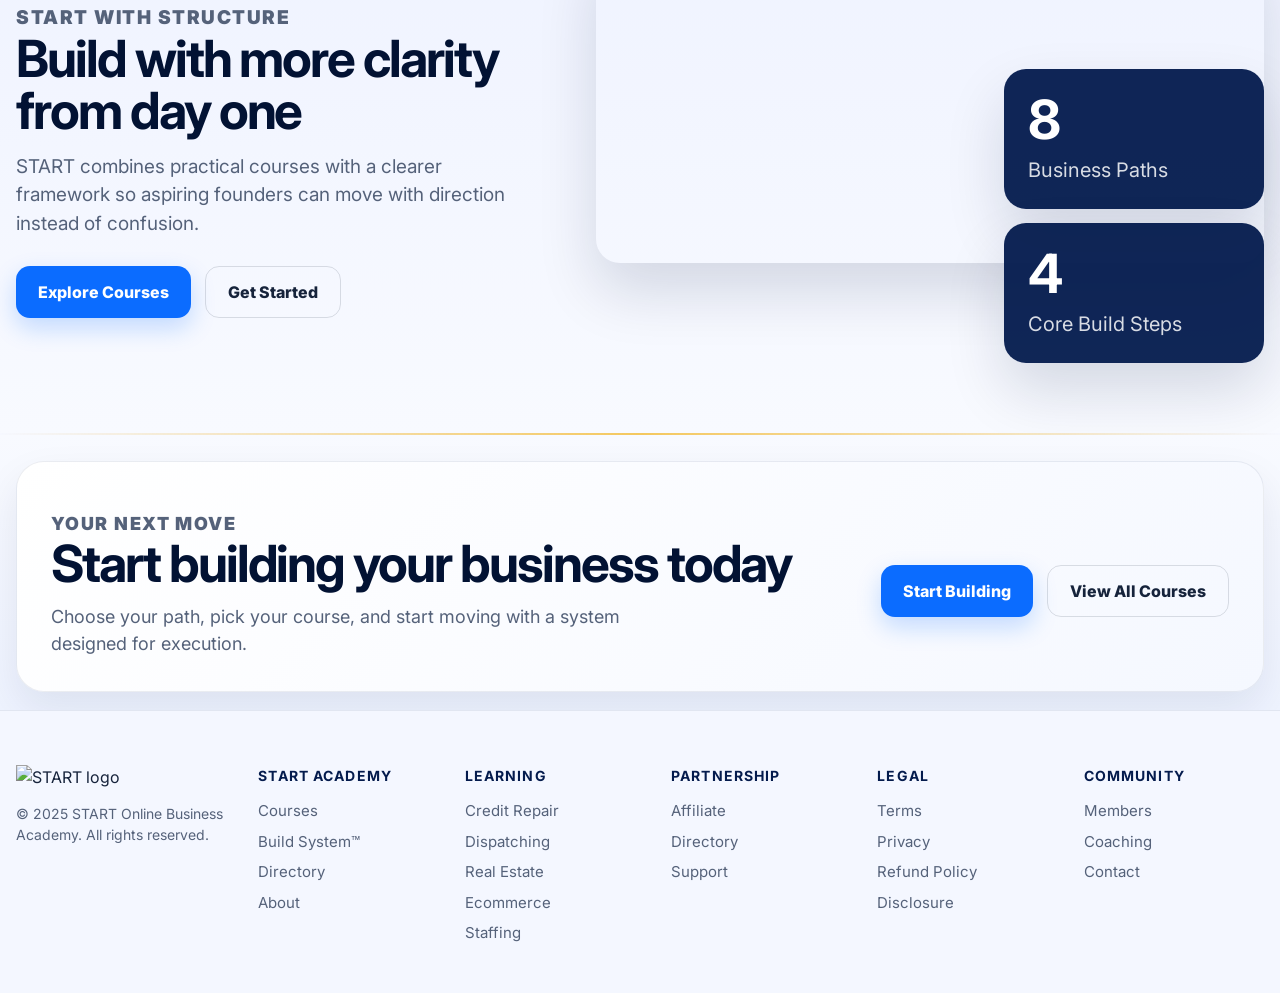
==== commit 6e6dd246: "Add files via upload" ====
--- a/index.html
+++ b/index.html
@@ -33,8 +33,8 @@
         <a href="courses.html">Courses</a>
         <a href="build-system.html">Build System™</a>
         <a href="directory.html">Directory</a>
-        <a href="success-stories.html">Success Stories</a>
-        <a href="pricing.html">Pricing</a>
+        <a href="affiliate.html">Affiliate</a>
+        <a href="about.html">About</a>
       </nav>
 
       <div class="header-actions">
@@ -48,19 +48,15 @@
     <section class="hero-section">
       <div class="container hero-grid">
         <div class="hero-copy animate-on-load">
-          <div class="mini-brand">
-            <img src="assets/start-logo.png" alt="START logo" />
-          </div>
+          <p class="eyebrow">START Online Business Academy</p>
 
           <h1>
-            Build a Real<br />
-            Business<br />
-            <span>Under $1K</span>
+            Courses That Build<br />
+            Real Businesses
           </h1>
 
           <p class="hero-text">
-            Learn high-income skills with step by step courses, real examples,
-            and a founder-focused system designed to help you move from idea to execution.
+            Build a real business for under $1K with step by step training, practical business models, and a founder-focused system built for execution.
           </p>
 
           <div class="hero-actions-row">
@@ -68,16 +64,18 @@
             <a href="build-system.html" class="btn btn-secondary">See How It Works</a>
           </div>
 
-          <div class="social-proof">
-            <div class="avatar-row">
-              <img src="https://images.unsplash.com/photo-1494790108377-be9c29b29330?auto=format&fit=crop&w=200&q=80" alt="Founder avatar" />
-              <img src="https://images.unsplash.com/photo-1500648767791-00dcc994a43e?auto=format&fit=crop&w=200&q=80" alt="Founder avatar" />
-              <img src="https://images.unsplash.com/photo-1506794778202-cad84cf45f1d?auto=format&fit=crop&w=200&q=80" alt="Founder avatar" />
-              <img src="https://images.unsplash.com/photo-1438761681033-6461ffad8d80?auto=format&fit=crop&w=200&q=80" alt="Founder avatar" />
-            </div>
-            <div class="proof-text">
-              <span class="stars">★★★★★</span>
-              <span>Built for aspiring founders ready to build something real</span>
+          <div class="hero-proof">
+            <div class="proof-pill">
+              <strong>8</strong>
+              <span>Business Paths</span>
+            </div>
+            <div class="proof-pill">
+              <strong>4</strong>
+              <span>Build System Steps</span>
+            </div>
+            <div class="proof-pill">
+              <strong>Under $1K</strong>
+              <span>Low-cost business models</span>
             </div>
           </div>
         </div>
@@ -95,9 +93,9 @@
               <span>Learn, Build, Verify, Fund</span>
             </div>
 
-            <div class="floating-card floating-card-right stat-card pulse-card">
-              <small>Built for founders</small>
-              <strong>Under $1K</strong>
+            <div class="floating-card floating-card-right pulse-card">
+              <small>Built for</small>
+              <strong>Aspiring Founders</strong>
             </div>
           </div>
         </div>
@@ -109,9 +107,10 @@
     <section class="courses-section fade-up">
       <div class="container">
         <div class="section-heading fade-up">
-          <h2>Top Courses on START</h2>
+          <p class="section-label">TOP COURSES</p>
+          <h2>Choose a business model and start building</h2>
           <p>
-            Choose a business model and start learning how to build it with structure.
+            START focuses on practical business paths you can learn, launch, and grow with clearer structure.
           </p>
         </div>
 
@@ -123,7 +122,7 @@
             />
             <div class="course-card-body">
               <h3>Credit Repair</h3>
-              <p>Fix credit and build a service-based business.</p>
+              <p>Build a service-based business helping clients improve credit.</p>
               <a href="credit-repair.html">Get Started →</a>
             </div>
           </article>
@@ -135,7 +134,7 @@
             />
             <div class="course-card-body">
               <h3>Freight Dispatching</h3>
-              <p>Run a dispatch business from anywhere.</p>
+              <p>Start a dispatch business supporting carriers from anywhere.</p>
               <a href="dispatching.html">Get Started →</a>
             </div>
           </article>
@@ -147,7 +146,7 @@
             />
             <div class="course-card-body">
               <h3>Real Estate Wholesale</h3>
-              <p>Learn to structure and close wholesale deals.</p>
+              <p>Learn how to structure and close wholesale deals.</p>
               <a href="real-estate.html">Get Started →</a>
             </div>
           </article>
@@ -159,7 +158,7 @@
             />
             <div class="course-card-body">
               <h3>Ecommerce / Drop Shipping</h3>
-              <p>Build an online store and sell products.</p>
+              <p>Build an online store and sell products without inventory.</p>
               <a href="ecommerce.html">Get Started →</a>
             </div>
           </article>
@@ -171,7 +170,7 @@
             />
             <div class="course-card-body">
               <h3>Staffing & Recruiting</h3>
-              <p>Launch a client-based staffing business.</p>
+              <p>Launch a client-based staffing and recruiting business.</p>
               <a href="staffing.html">Get Started →</a>
             </div>
           </article>
@@ -183,7 +182,7 @@
             />
             <div class="course-card-body">
               <h3>Business Formation</h3>
-              <p>Help clients form and structure businesses.</p>
+              <p>Help clients form and structure businesses correctly.</p>
               <a href="business-formation.html">Get Started →</a>
             </div>
           </article>
@@ -195,7 +194,7 @@
             />
             <div class="course-card-body">
               <h3>Non-Profit</h3>
-              <p>Launch and structure a mission-based organization.</p>
+              <p>Launch and organize a mission-based organization.</p>
               <a href="nonprofit.html">Get Started →</a>
             </div>
           </article>
@@ -207,7 +206,7 @@
             />
             <div class="course-card-body">
               <h3>Virtual Assistant Agency</h3>
-              <p>Build a remote service business with flexibility.</p>
+              <p>Build a flexible remote service business.</p>
               <a href="virtual-assistant.html">Get Started →</a>
             </div>
           </article>
@@ -223,7 +222,7 @@
           <p class="section-label">THE START DIFFERENCE</p>
           <h2>The START Build System™</h2>
           <p>
-            START is more than course access. It is a business-building path designed to help aspiring founders move with clarity.
+            START is designed to help aspiring founders move from learning to real-world execution with a clearer path.
           </p>
         </div>
 
@@ -231,25 +230,25 @@
           <div class="build-card fade-up stagger-1">
             <div class="build-number">01</div>
             <h3>Learn</h3>
-            <p>Understand the industry, the offer, and how the business model actually makes money.</p>
+            <p>Understand the model, the offer, and how the business actually works.</p>
           </div>
 
           <div class="build-card fade-up stagger-2">
             <div class="build-number">02</div>
             <h3>Build</h3>
-            <p>Set up your business, services, and client-ready structure with direction.</p>
+            <p>Set up the business, services, systems, and structure with direction.</p>
           </div>
 
           <div class="build-card fade-up stagger-3">
             <div class="build-number">03</div>
             <h3>Verify</h3>
-            <p>Work toward proof through real activity, execution, and visible progress.</p>
+            <p>Work toward visible proof through real execution, activity, and progress.</p>
           </div>
 
           <div class="build-card fade-up stagger-4">
             <div class="build-number">04</div>
             <h3>Fund</h3>
-            <p>Position your business for growth, credibility, and future funding opportunities.</p>
+            <p>Position the business for growth, credibility, and future funding opportunities.</p>
           </div>
         </div>
       </div>
@@ -261,26 +260,26 @@
       <div class="container">
         <div class="section-heading centered fade-up">
           <p class="section-label">WHO START IS FOR</p>
-          <h2>Built for people ready to move</h2>
+          <h2>Built for people ready to stop guessing</h2>
           <p>
-            START is built for aspiring founders who want more than information. It is for people ready to build with structure.
+            START is for aspiring founders who want more than information. It is built for people ready to move with structure and clarity.
           </p>
         </div>
 
         <div class="audience-grid">
           <div class="audience-card fade-up stagger-1">
             <h3>Beginners</h3>
-            <p>People with little to no experience who need a clear path and a real starting point.</p>
+            <p>People with little to no experience who need a real starting point and a simple path forward.</p>
           </div>
 
           <div class="audience-card featured-audience fade-up stagger-2">
             <h3>Aspiring Founders</h3>
-            <p>People ready to turn an idea into a business with practical training and step-by-step direction.</p>
+            <p>People ready to turn an idea into a business using practical training and step by step direction.</p>
           </div>
 
           <div class="audience-card fade-up stagger-3">
             <h3>Action Takers</h3>
-            <p>People who are done overthinking and want to start building something real with confidence.</p>
+            <p>People who are done sitting on ideas and ready to build something real with confidence.</p>
           </div>
         </div>
       </div>
@@ -291,10 +290,10 @@
     <section class="proof-section fade-up">
       <div class="container proof-layout">
         <div class="proof-left fade-left">
-          <p class="section-label">PROOF IT WORKS</p>
-          <h2>Start Building<br />Your Business Today</h2>
+          <p class="section-label">START WITH STRUCTURE</p>
+          <h2>Build with more clarity from day one</h2>
           <p>
-            Join aspiring founders already learning, building, and moving with more structure and more confidence.
+            START combines practical courses with a clearer framework so aspiring founders can move with direction instead of confusion.
           </p>
 
           <div class="proof-actions">
@@ -318,7 +317,7 @@
 
               <div class="dark-stat fade-up stagger-2">
                 <strong>4</strong>
-                <span>Build System Steps</span>
+                <span>Core Build Steps</span>
               </div>
             </div>
           </div>
@@ -328,28 +327,19 @@
 
     <section class="divider-line"></section>
 
-    <section class="footer-top-cards fade-up">
-      <div class="container footer-top-grid">
-        <div class="story-card zoom-in stagger-1">
-          <img
-            src="https://images.unsplash.com/photo-1500648767791-00dcc994a43e?auto=format&fit=crop&w=300&q=80"
-            alt="Founder story"
-          />
-          <div>
-            <h3>Built for Real Moves</h3>
-            <p>START is designed for aspiring founders who want structure, not confusion.</p>
-          </div>
-        </div>
-
-        <div class="story-card zoom-in stagger-2">
-          <img
-            src="https://images.unsplash.com/photo-1560518883-ce09059eeffa?auto=format&fit=crop&w=300&q=80"
-            alt="Business story"
-          />
-          <div>
-            <h3>Business Models Under $1K</h3>
-            <p>Courses focused on practical businesses you can actually start.</p>
-          </div>
+    <section class="final-cta-section fade-up">
+      <div class="container final-cta-box">
+        <div class="final-cta-copy">
+          <p class="section-label">YOUR NEXT MOVE</p>
+          <h2>Start building your business today</h2>
+          <p>
+            Choose your path, pick your course, and start moving with a system designed for execution.
+          </p>
+        </div>
+
+        <div class="final-cta-actions">
+          <a href="choose-your-pathway.html" class="btn btn-primary">Start Building</a>
+          <a href="courses.html" class="btn btn-secondary">View All Courses</a>
         </div>
       </div>
     </section>
@@ -365,8 +355,8 @@
           <h4>START ACADEMY</h4>
           <a href="courses.html">Courses</a>
           <a href="build-system.html">Build System™</a>
-          <a href="success-stories.html">Success Stories</a>
-          <a href="pricing.html">Pricing</a>
+          <a href="directory.html">Directory</a>
+          <a href="about.html">About</a>
         </div>
 
         <div class="footer-col">
@@ -380,9 +370,9 @@
 
         <div class="footer-col">
           <h4>PARTNERSHIP</h4>
-          <a href="affiliate.html">Become an Affiliate</a>
-          <a href="directory.html">Business Directory</a>
-          <a href="success-stories.html">Success Stories</a>
+          <a href="affiliate.html">Affiliate</a>
+          <a href="directory.html">Directory</a>
+          <a href="#">Support</a>
         </div>
 
         <div class="footer-col">
@@ -390,14 +380,13 @@
           <a href="#">Terms</a>
           <a href="#">Privacy</a>
           <a href="#">Refund Policy</a>
-          <a href="#">Earnings Disclosure</a>
+          <a href="#">Disclosure</a>
         </div>
 
         <div class="footer-col">
           <h4>COMMUNITY</h4>
-          <a href="#">START Members</a>
+          <a href="#">Members</a>
           <a href="#">Coaching</a>
-          <a href="#">Support</a>
           <a href="#">Contact</a>
         </div>
       </div>
--- a/style.css
+++ b/style.css
@@ -110,7 +110,7 @@
   animation: pulseCard 2.8s ease-in-out infinite;
 }
 
-/* Header */
+/* header */
 .site-header {
   position: sticky;
   top: 0;
@@ -205,12 +205,12 @@
   min-height: 48px;
 }
 
-/* Hero */
+/* hero */
 .hero-section {
   background:
     radial-gradient(circle at top left, rgba(11, 108, 255, 0.08), transparent 28%),
     linear-gradient(180deg, #f8faff 0%, #eef3ff 100%);
-  padding: 48px 0 70px;
+  padding: 52px 0 76px;
 }
 
 .hero-grid {
@@ -220,73 +220,63 @@
   align-items: center;
 }
 
-.mini-brand img {
-  width: 165px;
-  margin-bottom: 18px;
+.eyebrow {
+  margin: 0 0 16px;
+  font-size: 14px;
+  font-weight: 900;
+  letter-spacing: 0.08em;
+  color: var(--start-gold);
 }
 
 .hero-copy h1 {
   margin: 0;
-  font-size: clamp(48px, 7vw, 92px);
+  font-size: clamp(48px, 7vw, 86px);
   line-height: 0.95;
   letter-spacing: -0.06em;
   color: var(--start-navy-dark);
 }
 
-.hero-copy h1 span {
-  color: var(--start-blue);
-}
-
 .hero-text {
   margin: 22px 0 0;
   max-width: 620px;
-  font-size: 21px;
+  font-size: 20px;
   color: var(--text-medium);
 }
 
 .hero-actions-row,
-.proof-actions {
+.proof-actions,
+.final-cta-actions {
   display: flex;
   flex-wrap: wrap;
   gap: 14px;
   margin-top: 28px;
 }
 
-.social-proof {
+.hero-proof {
   display: flex;
-  align-items: center;
-  gap: 16px;
-  margin-top: 22px;
-}
-
-.avatar-row {
-  display: flex;
-}
-
-.avatar-row img {
-  width: 36px;
-  height: 36px;
-  object-fit: cover;
-  border-radius: 50%;
-  border: 2px solid #fff;
-  margin-left: -8px;
-}
-
-.avatar-row img:first-child {
-  margin-left: 0;
-}
-
-.proof-text {
-  display: flex;
-  flex-direction: column;
-  gap: 4px;
-  font-size: 14px;
+  flex-wrap: wrap;
+  gap: 12px;
+  margin-top: 24px;
+}
+
+.proof-pill {
+  background: rgba(255, 255, 255, 0.88);
+  border: 1px solid rgba(4, 27, 77, 0.08);
+  border-radius: 999px;
+  padding: 12px 16px;
+  box-shadow: var(--shadow-soft);
+}
+
+.proof-pill strong {
+  display: block;
+  color: var(--start-navy-dark);
+  font-size: 15px;
+}
+
+.proof-pill span {
+  display: block;
   color: var(--text-medium);
-}
-
-.stars {
-  color: var(--start-gold);
-  letter-spacing: 0.08em;
+  font-size: 13px;
 }
 
 .hero-image-wrap {
@@ -355,18 +345,18 @@
 }
 
 .floating-card-right strong {
-  font-size: 40px;
-  line-height: 1;
-}
-
-/* Divider */
+  font-size: 28px;
+  line-height: 1.05;
+}
+
+/* divider */
 .divider-line {
   height: 2px;
   background: linear-gradient(to right, transparent, var(--start-gold), transparent);
   opacity: 0.7;
 }
 
-/* Shared section heading */
+/* shared section heading */
 .section-heading {
   margin-bottom: 34px;
 }
@@ -401,7 +391,7 @@
   color: var(--start-gold);
 }
 
-/* Courses */
+/* courses */
 .courses-section {
   background: linear-gradient(180deg, #f1f5ff 0%, #edf2ff 100%);
   padding: 80px 0;
@@ -455,7 +445,7 @@
   font-size: 14px;
 }
 
-/* Build System */
+/* build system */
 .build-system-section {
   background: linear-gradient(180deg, #ffffff 0%, #f7faff 100%);
   padding: 80px 0;
@@ -507,9 +497,9 @@
   color: var(--text-medium);
 }
 
-/* Who START Is For */
+/* who start is for */
 .who-start-is-for-section {
-  background: linear-gradient(180deg, #e7eeff 0%, #dfe9ff 100%);
+  background: linear-gradient(180deg, #e5edff 0%, #dfe8ff 100%);
   padding: 80px 0;
 }
 
@@ -552,7 +542,7 @@
   box-shadow: var(--shadow-strong);
 }
 
-/* Proof */
+/* proof */
 .proof-section {
   background: linear-gradient(180deg, #eef2ff 0%, #f8faff 100%);
   padding: 78px 0 70px;
@@ -629,54 +619,40 @@
   color: rgba(255, 255, 255, 0.84);
 }
 
-/* Footer top cards */
-.footer-top-cards {
-  background: linear-gradient(180deg, #f8faff 0%, #eef2ff 100%);
-  padding: 22px 0 12px;
-}
-
-.footer-top-grid {
-  display: grid;
-  grid-template-columns: 1fr 1fr;
-  gap: 18px;
-}
-
-.story-card {
+/* final cta */
+.final-cta-section {
+  background: linear-gradient(180deg, #f8faff 0%, #eef3ff 100%);
+  padding: 26px 0 18px;
+}
+
+.final-cta-box {
+  background: linear-gradient(135deg, #ffffff 0%, #f5f8ff 100%);
+  border: 1px solid rgba(4, 27, 77, 0.08);
+  border-radius: 28px;
+  box-shadow: var(--shadow-soft);
+  padding: 34px;
   display: flex;
+  justify-content: space-between;
   align-items: center;
-  gap: 16px;
-  background: rgba(255, 255, 255, 0.86);
-  border: 1px solid rgba(4, 27, 77, 0.08);
-  border-radius: 20px;
-  padding: 18px;
-  box-shadow: var(--shadow-soft);
-  transition: 0.25s ease;
-}
-
-.story-card:hover {
-  transform: translateY(-6px);
-  box-shadow: 0 20px 40px rgba(0, 0, 0, 0.08);
-}
-
-.story-card img {
-  width: 72px;
-  height: 72px;
-  object-fit: cover;
-  border-radius: 50%;
-}
-
-.story-card h3 {
-  margin: 0 0 6px;
-  font-size: 22px;
+  gap: 24px;
+}
+
+.final-cta-copy h2 {
+  margin: 0;
+  font-size: clamp(34px, 4vw, 54px);
+  line-height: 1.02;
   color: var(--start-navy-dark);
-}
-
-.story-card p {
-  margin: 0;
+  letter-spacing: -0.04em;
+}
+
+.final-cta-copy p {
+  margin: 14px 0 0;
   color: var(--text-medium);
-}
-
-/* Footer */
+  max-width: 620px;
+  font-size: 18px;
+}
+
+/* footer */
 .site-footer {
   background: #f4f7ff;
   padding: 54px 0 40px;
@@ -732,6 +708,11 @@
 
   .featured-audience {
     transform: none;
+  }
+
+  .final-cta-box {
+    flex-direction: column;
+    align-items: flex-start;
   }
 
   .footer-grid {
@@ -763,8 +744,7 @@
   }
 
   .hero-grid,
-  .proof-layout,
-  .footer-top-grid {
+  .proof-layout {
     grid-template-columns: 1fr;
   }
 
@@ -792,12 +772,9 @@
     width: 175px;
   }
 
-  .mini-brand img {
-    width: 130px;
-  }
-
   .hero-actions-row,
-  .proof-actions {
+  .proof-actions,
+  .final-cta-actions {
     flex-direction: column;
   }
 
@@ -805,9 +782,8 @@
     width: 100%;
   }
 
-  .social-proof {
+  .hero-proof {
     flex-direction: column;
-    align-items: flex-start;
   }
 
   .hero-image {
@@ -832,11 +808,6 @@
   .footer-grid {
     grid-template-columns: 1fr;
   }
-
-  .story-card {
-    flex-direction: column;
-    align-items: flex-start;
-  }
 }
 
 /* keyframes */
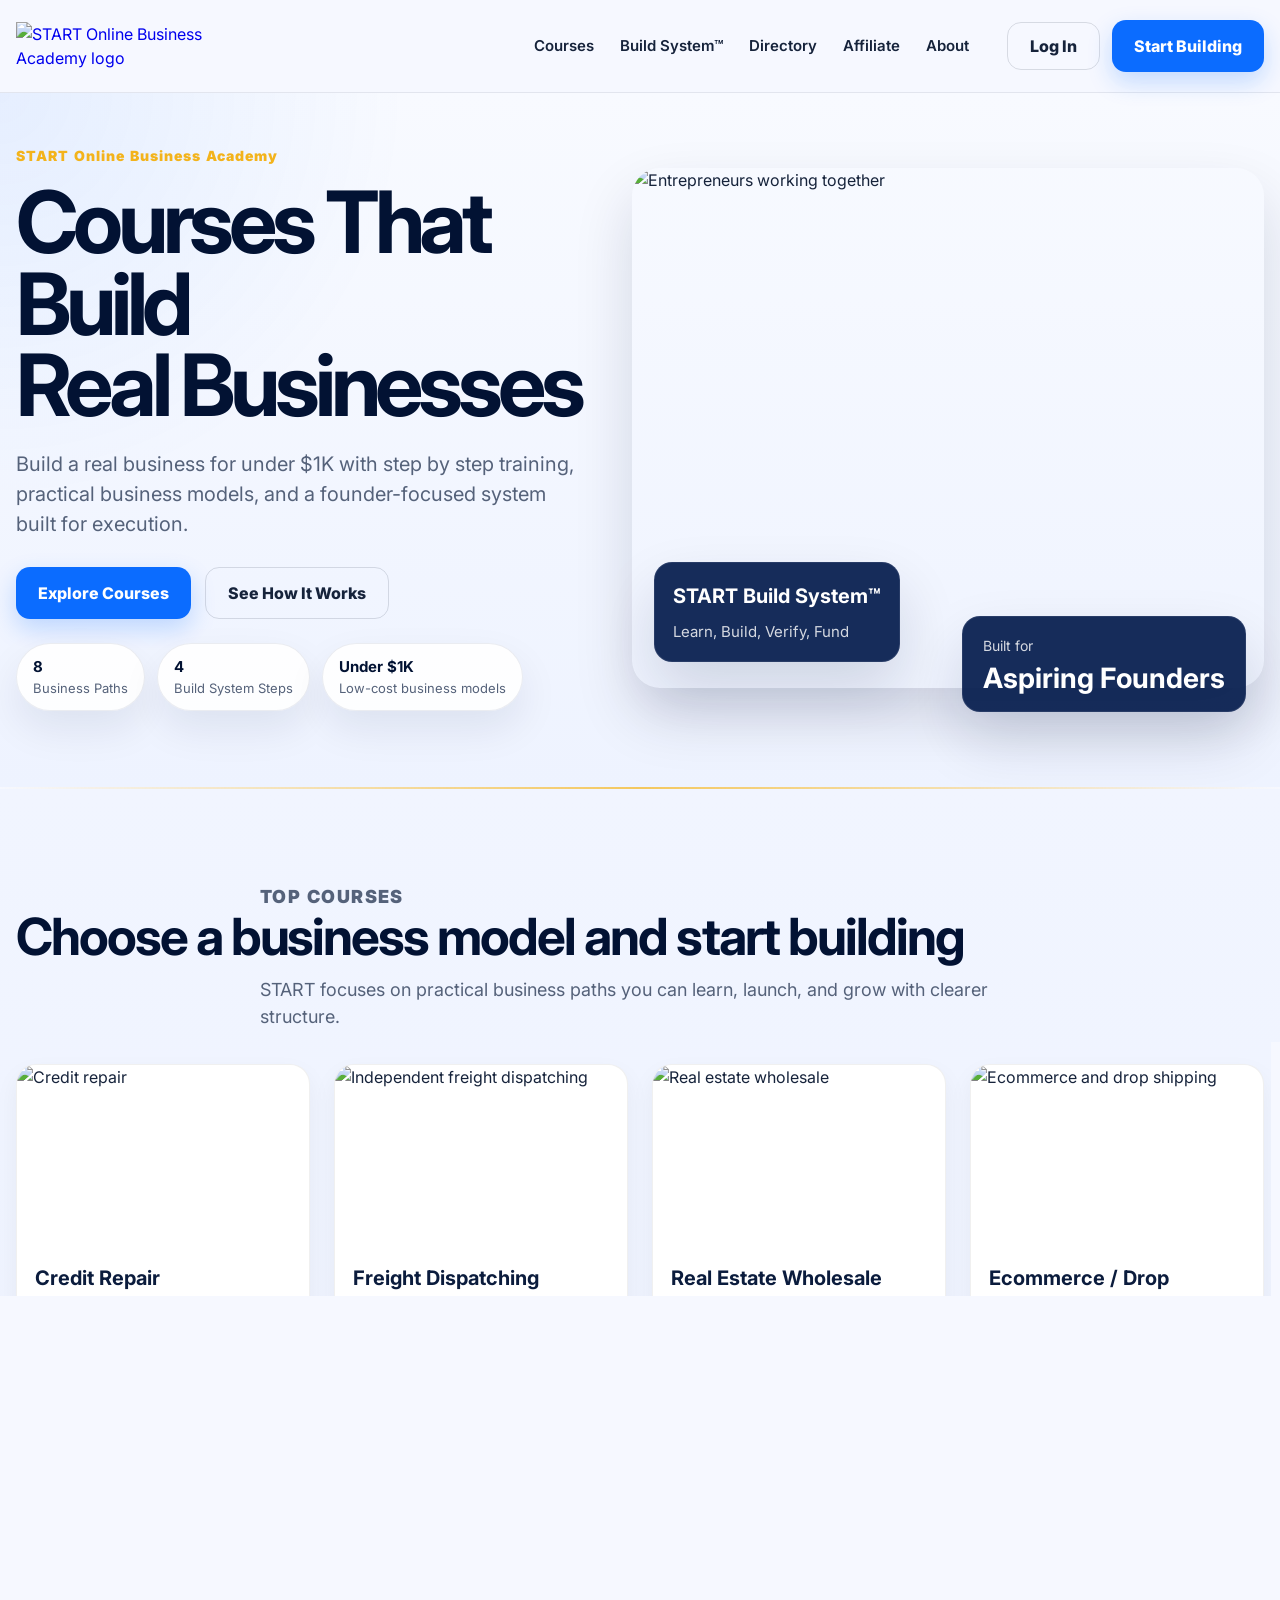
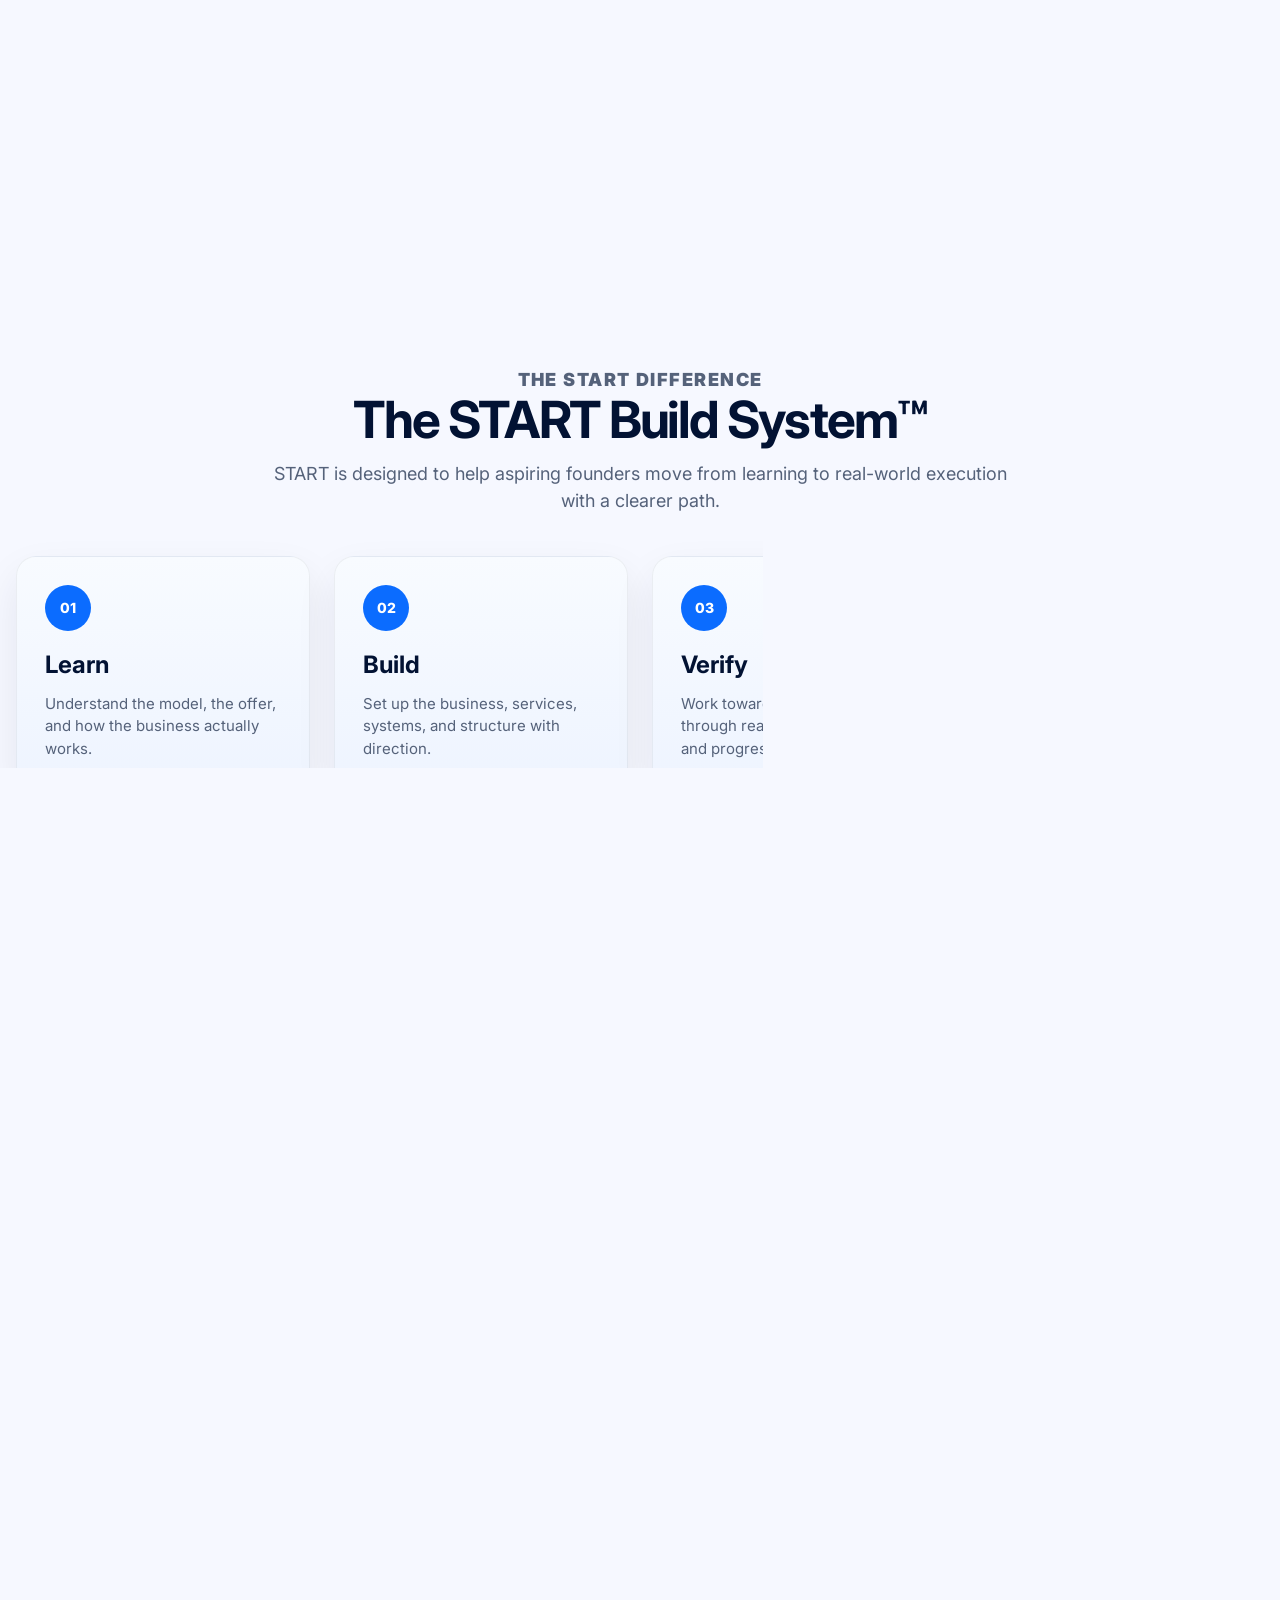
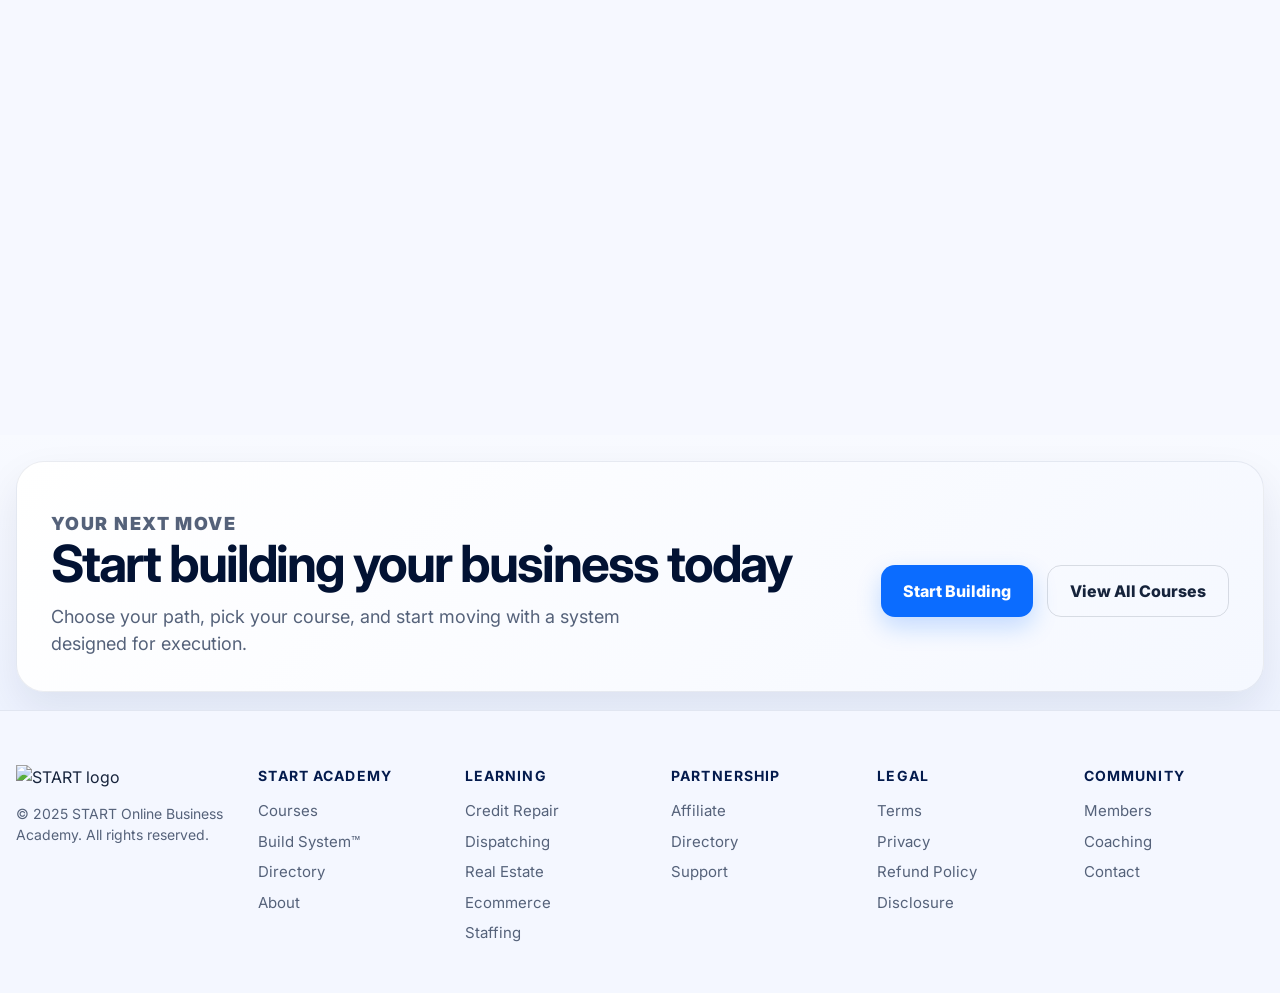
==== commit 68112de5: "Update index.html" ====
--- a/index.html
+++ b/index.html
@@ -39,7 +39,7 @@
 
       <div class="header-actions">
         <a href="#" class="btn btn-nav-secondary">Log In</a>
-        <a href="choose-your-pathway.html" class="btn btn-nav-primary">Get Started</a>
+        <a href="choose-your-pathway.html" class="btn btn-primary">Start Building</a>
       </div>
     </div>
   </header>
@@ -298,7 +298,7 @@
 
           <div class="proof-actions">
             <a href="courses.html" class="btn btn-primary">Explore Courses</a>
-            <a href="choose-your-pathway.html" class="btn btn-secondary">Get Started</a>
+            <a href="choose-your-pathway.html" class="btn btn-primary">Start Building</a>
           </div>
         </div>
 
@@ -418,4 +418,4 @@
     });
   </script>
 </body>
-</html>+</html>
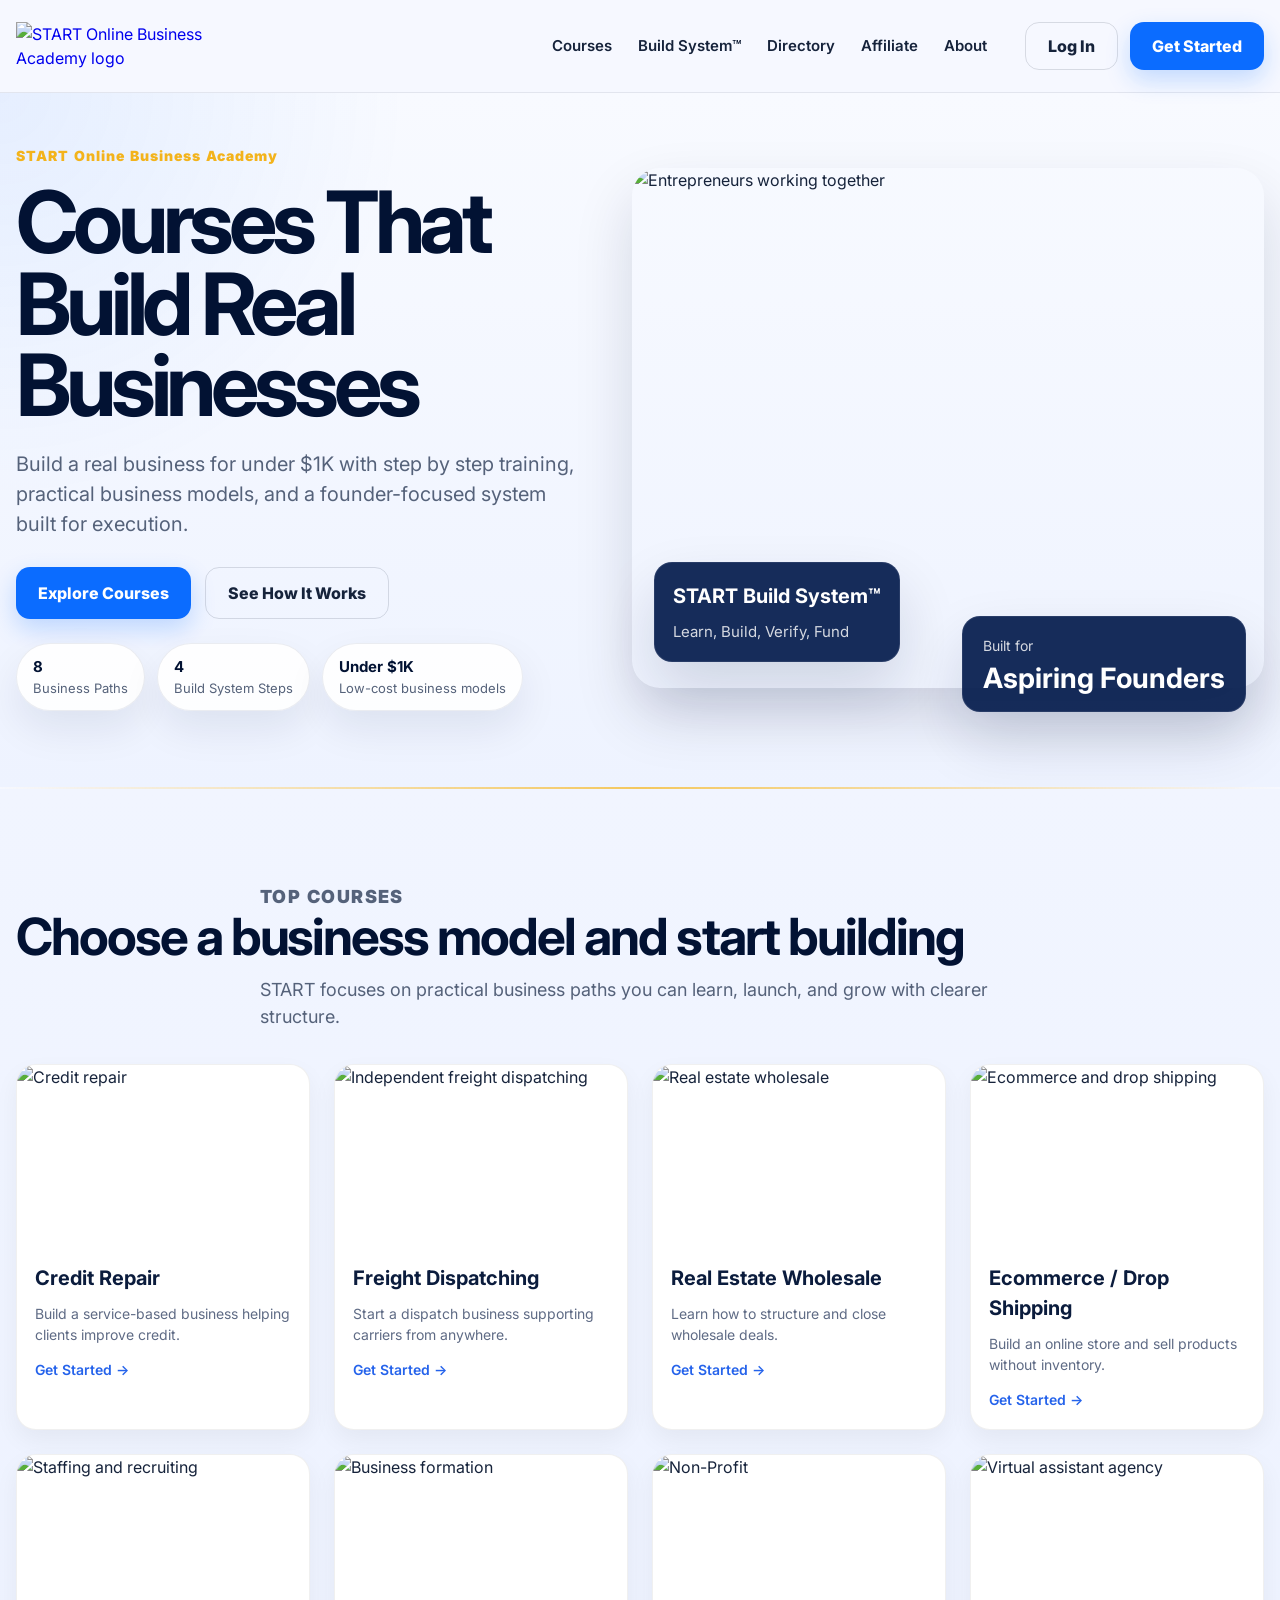
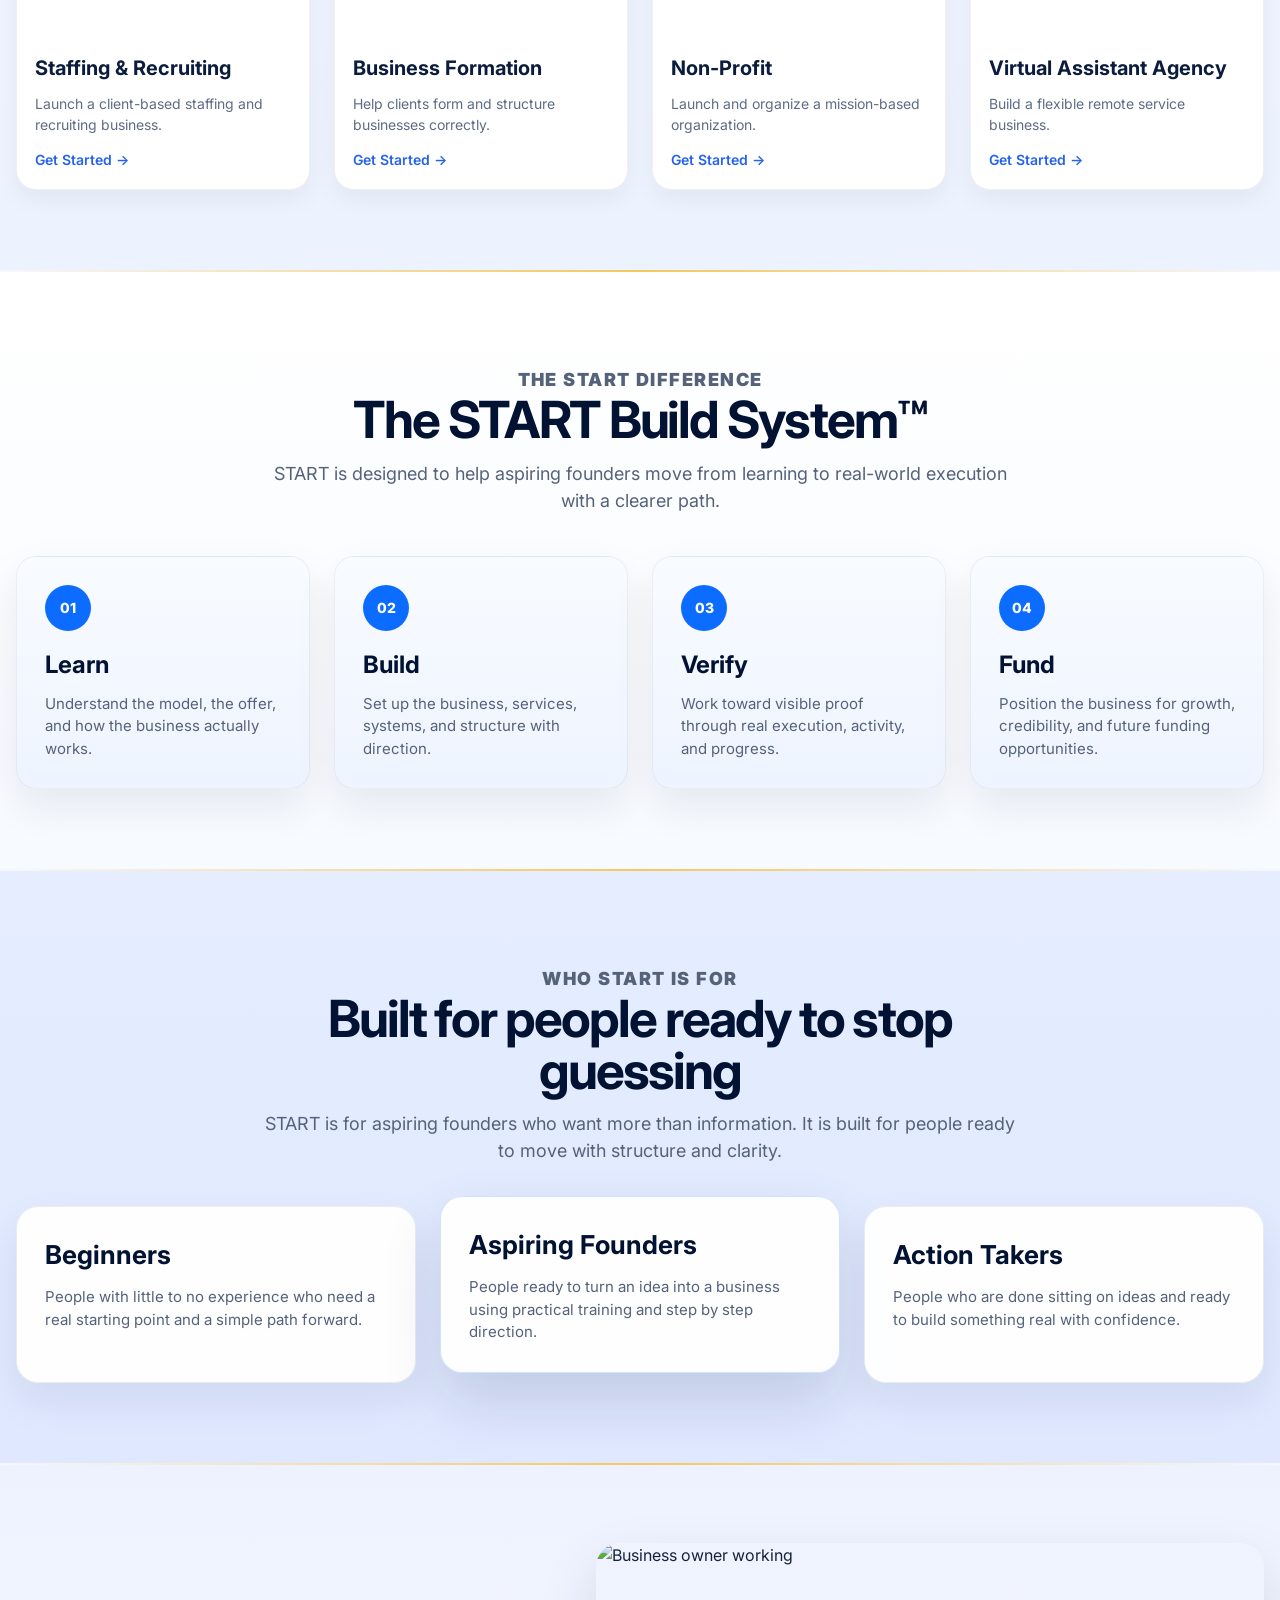
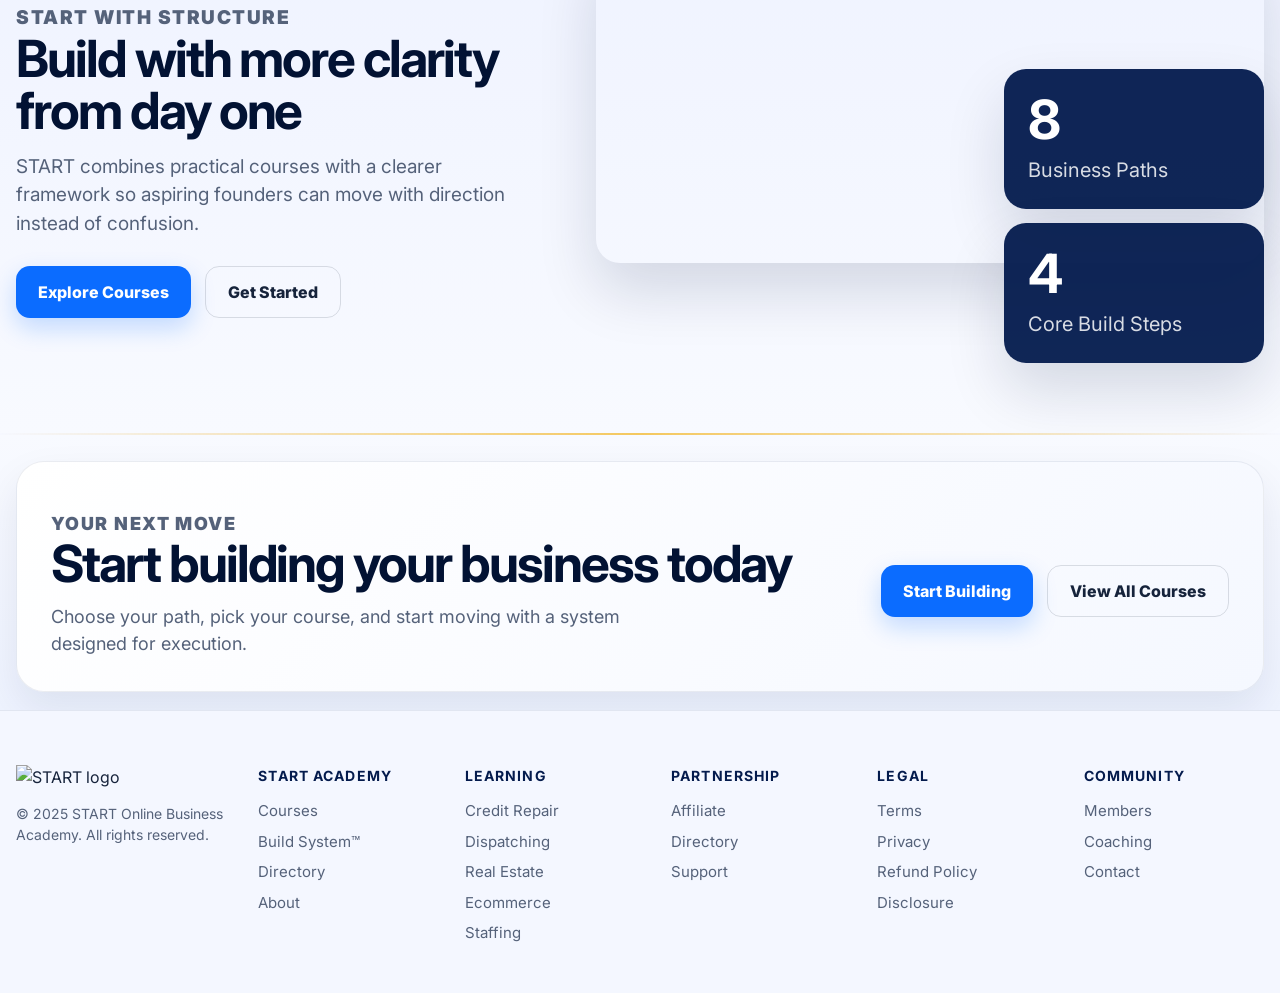
==== commit d2c82c26: "Add files via upload" ====
--- a/index.html
+++ b/index.html
@@ -39,7 +39,7 @@
 
       <div class="header-actions">
         <a href="#" class="btn btn-nav-secondary">Log In</a>
-        <a href="choose-your-pathway.html" class="btn btn-primary">Start Building</a>
+        <a href="choose-your-pathway.html" class="btn btn-nav-primary">Get Started</a>
       </div>
     </div>
   </header>
@@ -51,8 +51,8 @@
           <p class="eyebrow">START Online Business Academy</p>
 
           <h1>
-            Courses That Build<br />
-            Real Businesses
+            Courses That Build Real Businesses<br />
+            
           </h1>
 
           <p class="hero-text">
@@ -298,7 +298,7 @@
 
           <div class="proof-actions">
             <a href="courses.html" class="btn btn-primary">Explore Courses</a>
-            <a href="choose-your-pathway.html" class="btn btn-primary">Start Building</a>
+            <a href="choose-your-pathway.html" class="btn btn-secondary">Get Started</a>
           </div>
         </div>
 
@@ -418,4 +418,4 @@
     });
   </script>
 </body>
-</html>
+</html>
